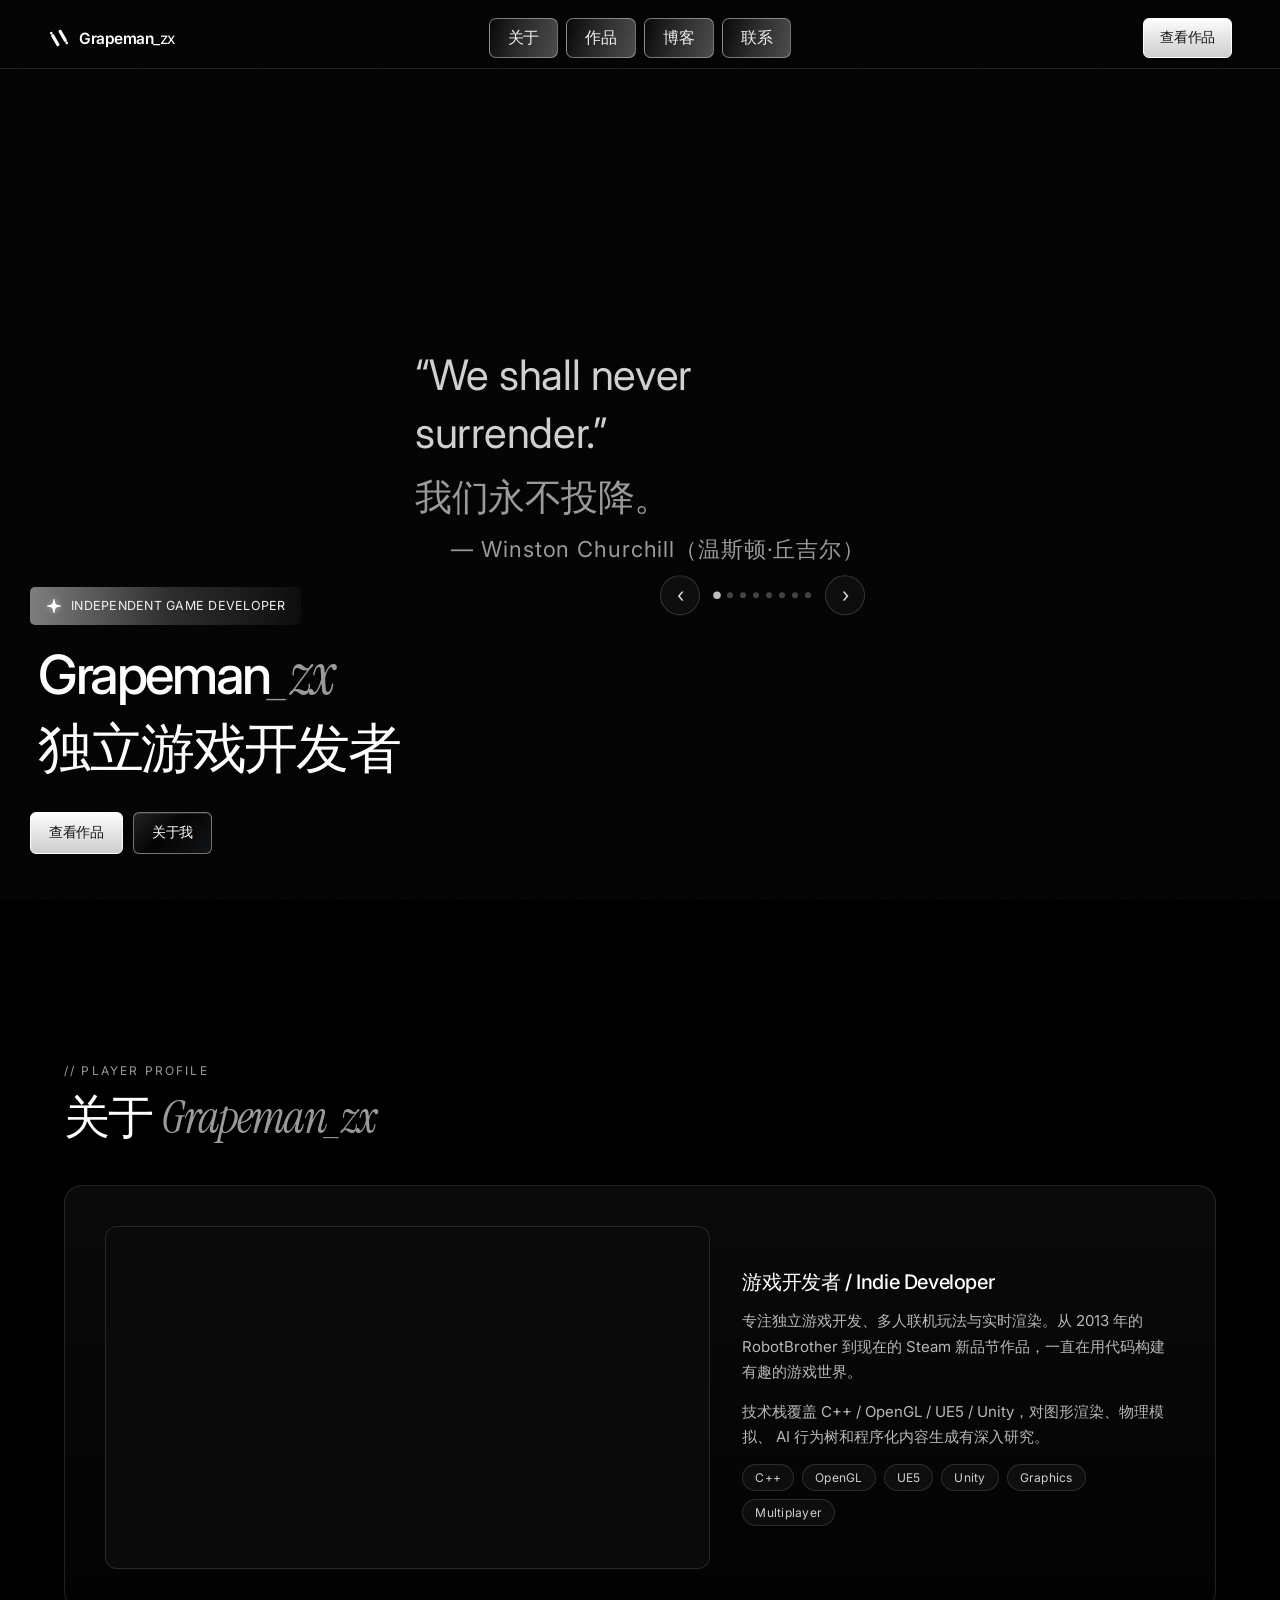
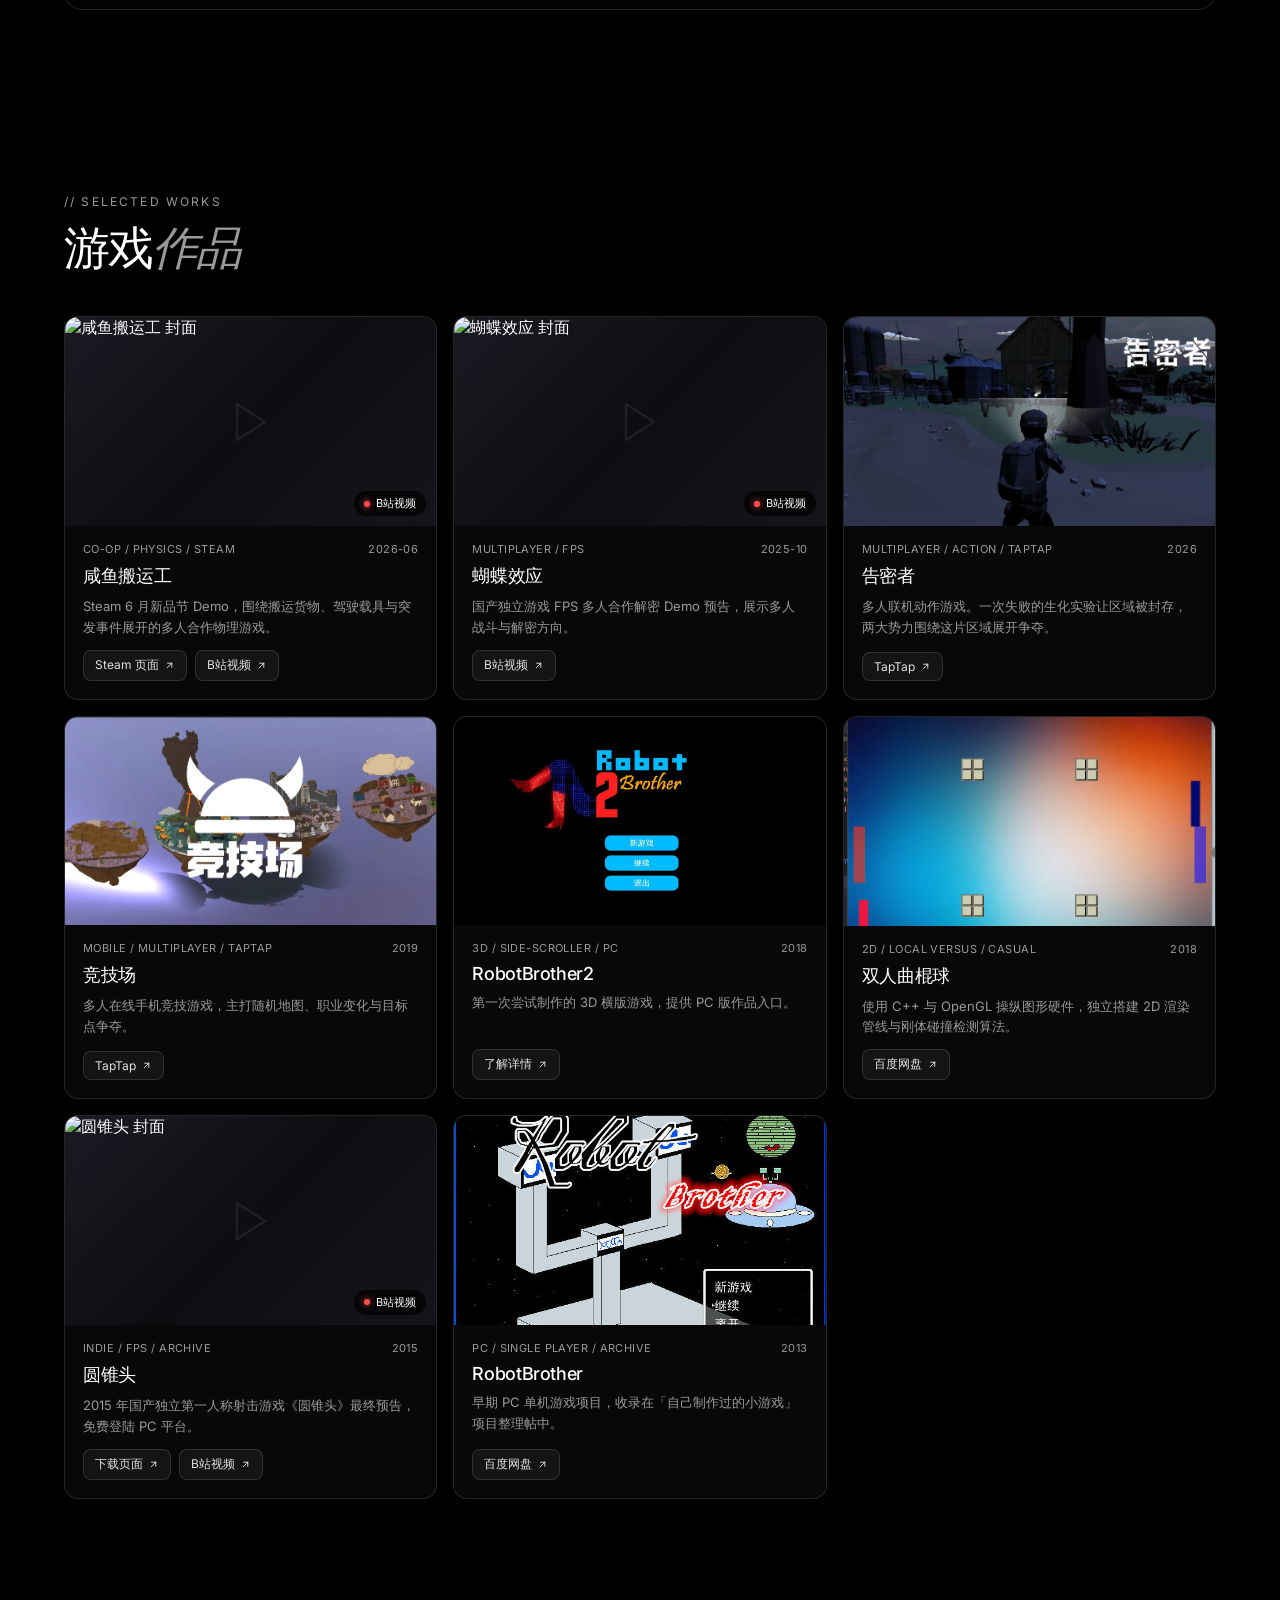
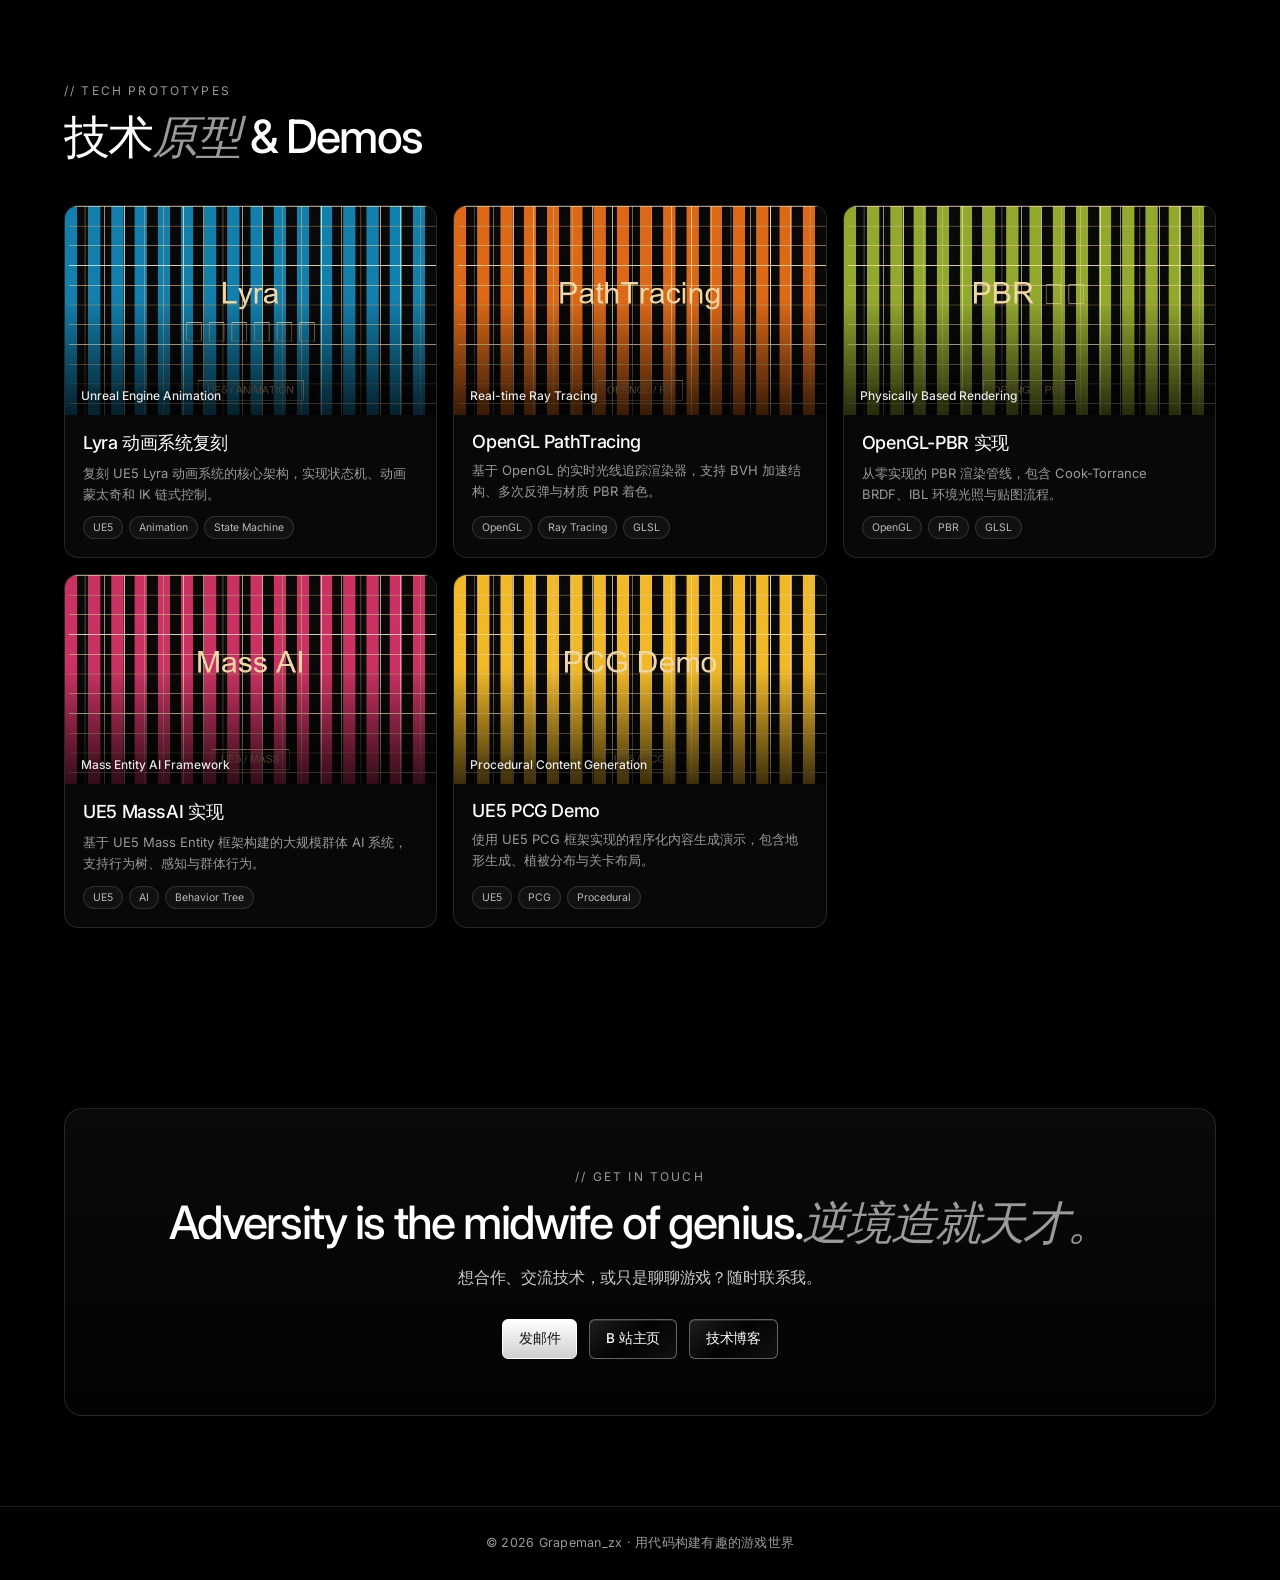
==== index.html @ 52a23908 "refactor blog to card-grid home + reader view; random hero quotes - blog.html: 首页改为笔记卡片网格，点击进入三栏阅读视图" ====
<!DOCTYPE html>
<html lang="zh-CN">
  <head>
    <meta charset="UTF-8" />
    <meta name="viewport" content="width=device-width, initial-scale=1.0, viewport-fit=cover" />
    <title>Grapeman_zx — 独立游戏开发者</title>
    <meta name="description" content="Grapeman_zx 的独立游戏作品、技术原型与个人介绍。专注多人联机玩法与实时渲染。" />
    <link rel="icon" href="data:image/svg+xml,%3Csvg xmlns='http://www.w3.org/2000/svg' viewBox='0 0 24 24' fill='white'%3E%3Cg transform='rotate(-30 12 12)'%3E%3Ccircle cx='7.3' cy='3.2' r='1.45'/%3E%3Crect x='5.5' y='4.7' width='3.6' height='14.6' rx='1.8'/%3E%3Crect x='14.9' y='4.7' width='3.6' height='14.6' rx='1.8'/%3E%3Ccircle cx='16.7' cy='20.8' r='1.45'/%3E%3C/g%3E%3C/svg%3E" />
    <link rel="preconnect" href="https://fonts.googleapis.com" />
    <link rel="preconnect" href="https://fonts.gstatic.com" crossorigin />
    <link
      href="https://fonts.googleapis.com/css2?family=Inter:ital,opsz,wght@0,14..32,100..900&family=Instrument+Serif:ital@1&display=swap"
      rel="stylesheet"
    />
    <style>
      /* Force black immediately so the page can never flash white */
      html, body { background: #000000 !important; color: #ffffff; }

      :root {
        --bg: #000000;
        --text: #ffffff;
        --muted: #9a9a9a;
        --stat: #d8d8d8;
        --border: rgba(255, 255, 255, 0.16);
        --border-soft: rgba(255, 255, 255, 0.12);
        --card: rgba(255, 255, 255, 0.03);
        --card-hover: rgba(255, 255, 255, 0.05);

        --logo: 15.5px;
        --logo-mark: 22px;
        --nav: 14px;
        --nav-h: 40px;
        --btn: 13.5px;
        --btn-h: 40px;
        --hero-btn-h: 42px;
        --h1: 48px;
        --lede: 15.5px;
        --badge: 12.5px;
        --stat-size: 13.5px;
        --header-y: 18px;
        --header-x: 40px;
        --hero-gap: 85px;
        --copy-max: 860px;
        --lede-max: 540px;
        --section-x: 40px;
        --section-y: 90px;

        --ui-font: "Inter", system-ui, -apple-system, BlinkMacSystemFont, "Segoe UI", "PingFang SC", "Microsoft YaHei", sans-serif;
        --serif-font: "Instrument Serif", "Times New Roman", Times, serif;
      }

      * { box-sizing: border-box; margin: 0; padding: 0; }
      html { scroll-behavior: smooth; background: #000000; background: var(--bg, #000000); }
      html, body { background: #000000; background: var(--bg, #000000); color: #ffffff; color: var(--text, #ffffff); }
      body {
        background: #000;
        color: #fff;
        font-family: var(--ui-font);
        -webkit-font-smoothing: antialiased;
        -moz-osx-font-smoothing: grayscale;
        text-rendering: optimizeLegibility;
        overflow-x: hidden;
        position: relative;
      }
      a { color: inherit; text-decoration: none; }
      button { font-family: inherit; }

      /* ---------- Grain ---------- */
      .grain {
        position: fixed;
        inset: 0;
        z-index: 100;
        pointer-events: none;
        opacity: 0.05;
        background-image: url("data:image/svg+xml,%3Csvg xmlns='http://www.w3.org/2000/svg' width='120' height='120'%3E%3Cfilter id='n'%3E%3CfeTurbulence type='fractalNoise' baseFrequency='0.9' numOctaves='3' stitchTiles='stitch'/%3E%3C/filter%3E%3Crect width='100%25' height='100%25' filter='url(%23n)'/%3E%3C/svg%3E");
      }

      /* ---------- Header (sticky) ---------- */
      .header {
        position: sticky;
        top: 0;
        z-index: 50;
        display: grid;
        grid-template-columns: 1fr auto 1fr;
        align-items: center;
        gap: 8px;
        padding: var(--header-y) var(--header-x) 10px;
        background: rgba(0, 0, 0, 0.35);
        backdrop-filter: blur(14px);
        -webkit-backdrop-filter: blur(14px);
        border-bottom: 1px solid var(--border-soft);
      }
      .logo {
        display: inline-flex;
        align-items: center;
        gap: 9px;
        justify-self: start;
        font-size: var(--logo);
        font-weight: 600;
        letter-spacing: -0.03em;
        color: #fff;
      }
      .logo svg { width: var(--logo-mark); height: var(--logo-mark); display: block; }
      .logo-suffix { font-weight: 400; }

      #site-nav {
        display: flex;
        align-items: center;
        gap: 8px;
        justify-self: center;
      }
      .nav-link {
        height: var(--nav-h);
        padding: 0 18px;
        border-radius: 7px;
        overflow: hidden;
        position: relative;
        display: inline-flex;
        align-items: center;
        border: 1px solid rgba(198, 198, 198, 0.55);
        background: linear-gradient(105deg, #050505 0%, #2a2a2a 48%, #4a4a4a 100%);
        color: #f3f3f3;
        font-weight: 400;
        letter-spacing: -0.01em;
        white-space: nowrap;
        transition: background 0.35s ease, border-color 0.35s ease, box-shadow 0.35s ease;
      }
      .nav-link::before {
        content: "";
        position: absolute;
        inset: 0;
        background: linear-gradient(115deg, transparent 30%, rgba(255, 255, 255, 0.16) 50%, transparent 70%);
        transform: translateX(-120%);
        transition: transform 0.6s ease;
      }
      .nav-link:hover {
        border-color: rgba(235, 235, 235, 0.9);
        background: linear-gradient(105deg, #111 0%, #3a3a3a 45%, #6a6a6a 100%);
        box-shadow: 0 0 18px rgba(200, 210, 230, 0.18);
      }
      .nav-link:hover::before { transform: translateX(120%); }

      /* ---------- Buttons ---------- */
      .btn {
        position: relative;
        isolation: isolate;
        overflow: hidden;
        display: inline-flex;
        align-items: center;
        justify-content: center;
        gap: 8px;
        height: var(--btn-h);
        padding: 0 16px;
        border-radius: 6px;
        font-size: var(--btn);
        font-weight: 500;
        letter-spacing: -0.02em;
        line-height: 1;
        white-space: nowrap;
        cursor: pointer;
        transition: background 0.35s ease, border-color 0.35s ease, box-shadow 0.35s ease, color 0.35s ease, filter 0.35s ease;
      }
      .btn::after {
        content: "";
        position: absolute;
        inset: 0;
        z-index: -1;
        background: linear-gradient(115deg, transparent 20%, rgba(255, 255, 255, 0.45) 48%, transparent 76%);
        transform: translateX(-130%);
        transition: transform 0.65s ease;
      }
      .btn:hover::after { transform: translateX(130%); }

      .btn-solid {
        background: linear-gradient(180deg, #ffffff 0%, #e7e7e7 48%, #cfcfcf 100%);
        color: #111;
        border: 1px solid #fff;
        box-shadow: inset 0 1px 0 rgba(255, 255, 255, 0.95);
      }
      .btn-solid:hover {
        background: linear-gradient(180deg, #fff 0%, #f3f6ff 42%, #d5def2 100%);
        border-color: #f2f6ff;
        box-shadow: inset 0 1px 0 #fff, 0 0 22px rgba(186, 208, 255, 0.35), 0 8px 18px rgba(255, 255, 255, 0.12);
      }
      .header-cta.btn-solid:hover,
      .hero .btn-solid:hover {
        box-shadow: inset 0 1px 0 #fff, 0 0 26px rgba(186, 208, 255, 0.4), 0 8px 18px rgba(255, 255, 255, 0.14);
      }

      .btn-ghost {
        background: linear-gradient(135deg, rgba(255, 255, 255, 0.1), rgba(0, 0, 0, 0.45) 50%, rgba(160, 175, 200, 0.08));
        color: #fff;
        border: 1px solid rgba(198, 198, 198, 0.45);
        box-shadow: inset 0 1px 0 rgba(255, 255, 255, 0.12);
      }
      .btn-ghost:hover {
        background: linear-gradient(135deg, rgba(210, 225, 255, 0.18), rgba(0, 0, 0, 0.35) 48%, rgba(180, 195, 220, 0.16));
        border-color: rgba(220, 230, 255, 0.75);
        box-shadow: inset 0 1px 0 rgba(255, 255, 255, 0.22), 0 0 20px rgba(170, 200, 255, 0.22);
      }
      .hero .btn-ghost {
        background: linear-gradient(135deg, rgba(255, 255, 255, 0.12), rgba(0, 0, 0, 0.5) 46%, rgba(150, 170, 200, 0.1));
        border: 1px solid rgba(198, 198, 198, 0.55);
        backdrop-filter: blur(16px);
        -webkit-backdrop-filter: blur(16px);
      }
      .hero .btn-ghost:hover {
        box-shadow: 0 0 24px rgba(170, 200, 255, 0.28);
        border-color: rgba(220, 230, 255, 0.8);
      }
      .header-cta { justify-self: end; }

      /* ---------- Burger ---------- */
      .burger {
        display: none;
        width: 42px;
        height: 42px;
        border-radius: 6px;
        border: 1px solid var(--border);
        background: rgba(8, 8, 8, 0.55);
        z-index: 60;
        justify-items: center;
        align-content: center;
        gap: 5px;
        cursor: pointer;
        padding: 0;
      }
      .burger .bar {
        width: 16px;
        height: 1.5px;
        border-radius: 1px;
        background: #fff;
        transition: transform 0.25s ease, opacity 0.2s ease;
      }
      .burger:hover { border-color: rgba(255, 255, 255, 0.32); background: rgba(255, 255, 255, 0.05); }
      body.menu-open .burger .bar:nth-child(1) { transform: translateY(6.5px) rotate(45deg); }
      body.menu-open .burger .bar:nth-child(2) { opacity: 0; }
      body.menu-open .burger .bar:nth-child(3) { transform: translateY(-6.5px) rotate(-45deg); }

      /* ---------- Hero ---------- */
      .hero {
        position: relative;
        display: flex;
        align-items: stretch;
        justify-content: stretch;
        min-height: 100vh;
        min-height: 100dvh;
        padding: 8px 0 var(--hero-gap);
        overflow: hidden;
      }
      .hero-photo {
        position: absolute;
        inset: 0;
        z-index: 0;
        background: #000;
      }
      .hero-photo video {
        position: absolute;
        inset: 0;
        width: 100%;
        height: 100%;
        object-fit: cover;
        opacity: 1;
      }
      .hero-photo::after {
        content: "";
        position: absolute;
        inset: 0;
        pointer-events: none;
        background: linear-gradient(
          to bottom,
          rgba(0, 0, 0, 0.35) 0%,
          rgba(0, 0, 0, 0.1) 45%,
          rgba(0, 0, 0, 0.75) 100%
        );
      }
      .hero-copy {
        position: relative;
        z-index: 1;
        width: 100%;
        max-width: var(--copy-max);
        margin: 0 auto;
      }

      /* ---------- Quote rotator (centered) ---------- */
      .hero-quote {
        position: absolute;
        top: 50%;
        left: 50%;
        transform: translate(-50%, -50%);
        max-width: 860px;
        text-align: left;
        z-index: 2;
      }
      .hero-quote .quote-text {
        font-size: clamp(27px, 3.9vw, 42px);
        line-height: 1.4;
        color: rgba(255, 255, 255, 0.82);
        letter-spacing: -0.01em;
        transition: opacity 0.8s ease, transform 0.8s ease;
      }
      .hero-quote .quote-text.fade-out { opacity: 0; transform: translateY(-12px); }
      .hero-quote .quote-author {
        display: block;
        margin-top: 12px;
        text-align: right;
        font-size: clamp(18px, 1.8vw, 22px);
        color: var(--muted);
        letter-spacing: 0.04em;
        transition: opacity 0.8s ease;
      }
      .hero-quote .quote-author.fade-out { opacity: 0; }
      /* dots indicator */
      .quote-dots {
        display: flex;
        gap: 7px;
        justify-content: flex-end;
        margin-top: 10px;
      }
      .quote-dots span {
        width: 6px; height: 6px; border-radius: 50%;
        background: rgba(255, 255, 255, 0.25);
        transition: background 0.3s ease, transform 0.3s ease;
      }
      .quote-dots span.active {
        background: rgba(255, 255, 255, 0.75);
        transform: scale(1.25);
      }
      /* prev / next quote nav */
      .quote-controls {
        display: flex;
        align-items: center;
        justify-content: flex-end;
        gap: 14px;
        margin-top: 10px;
      }
      .quote-controls .quote-dots { margin-top: 0; }
      .quote-nav {
        width: 40px; height: 40px;
        border-radius: 50%;
        border: 1px solid var(--border);
        background: rgba(255, 255, 255, 0.04);
        color: rgba(255, 255, 255, 0.85);
        font-size: 20px;
        line-height: 1;
        display: flex; align-items: center; justify-content: center;
        padding: 0; cursor: pointer;
        user-select: none;
        transition: border-color 0.3s ease, background 0.3s ease, box-shadow 0.3s ease, color 0.3s ease, transform 0.3s ease;
      }
      .quote-nav:hover {
        border-color: rgba(255, 255, 255, 0.7);
        background: rgba(255, 255, 255, 0.1);
        color: #fff;
        box-shadow: 0 0 16px rgba(255, 255, 255, 0.12);
      }
      .quote-nav:active { transform: scale(0.92); }

      /* ---------- Brand info (bottom-left) ---------- */
      .hero-brand {
        position: absolute;
        bottom: calc(var(--hero-gap) + 30px);
        left: 30px;
        z-index: 2;
        display: flex;
        flex-direction: column;
        align-items: flex-start;
        text-align: left;
      }
      .hero-brand .headline { text-align: left; }
      .hero-brand .badge { margin-bottom: 14px; }
      .badge {
        display: inline-flex;
        align-items: center;
        gap: 8px;
        margin-bottom: 22px;
        padding: 9px 15px;
        border: 0;
        border-radius: 5px;
        background: linear-gradient(90deg, #7d7d7d 0%, #2a2a2a 52%, #0a0a0a 100%);
        color: #f2f2f2;
        font-size: var(--badge);
        font-weight: 400;
        letter-spacing: 0.02em;
      }
      .badge-star { width: 18px; height: 20px; display: block; filter: drop-shadow(0 0 3px rgba(255, 255, 255, 0.45)); }

      .headline {
        font-family: var(--ui-font);
        font-weight: 500;
        letter-spacing: -0.045em;
        line-height: 1.12;
        color: #fff;
        font-size: var(--h1);
        max-width: 100%;
      }
      .headline-line {
        display: block;
        overflow: hidden;
        padding: 0.06em 0.15em 0.14em;
      }
      .headline-line > .appear { display: inline-block; }
      .headline em {
        font-family: var(--serif-font);
        font-style: italic;
        font-weight: 400;
        font-size: 1.08em;
        letter-spacing: -0.03em;
        color: #9a9a9a;
      }

      .lede {
        max-width: var(--lede-max);
        margin-top: 18px;
        color: #c9c9c9;
        font-size: var(--lede);
        font-weight: 400;
        line-height: 1.6;
        letter-spacing: -0.01em;
      }
      .hero-actions {
        display: flex;
        flex-wrap: wrap;
        justify-content: center;
        gap: 10px;
        margin-top: 26px;
      }
      .hero .btn { height: var(--hero-btn-h); padding: 0 18px; }

      /* ---------- Sections ---------- */
      .section {
        position: relative;
        background: #000;
        padding: var(--section-y) var(--section-x);
      }
      .section-inner { max-width: 1180px; margin: 0 auto; }
      .section-head { margin-bottom: 44px; }
      .section-kicker {
        display: inline-block;
        font-size: 12px;
        letter-spacing: 0.18em;
        color: var(--muted);
        margin-bottom: 14px;
      }
      .section-title {
        font-size: clamp(28px, 5vw, 46px);
        font-weight: 500;
        letter-spacing: -0.04em;
        line-height: 1.05;
        color: #fff;
      }
      .section-title em {
        font-family: var(--serif-font);
        font-style: italic;
        font-weight: 400;
        color: #9a9a9a;
      }

      /* ---------- Profile ---------- */
      .profile-card {
        border: 1px solid var(--border-soft);
        border-radius: 18px;
        background: linear-gradient(180deg, rgba(255, 255, 255, 0.04), rgba(255, 255, 255, 0.01));
        padding: clamp(20px, 4vw, 40px);
      }
      .profile-grid {
        display: grid;
        gap: 32px;
        grid-template-columns: 1fr;
        align-items: center;
      }
      @media (min-width: 900px) {
        .profile-grid { grid-template-columns: 1.4fr 1fr; }
      }
      .video-frame {
        position: relative;
        width: 100%;
        padding-top: 56.25%;
        border-radius: 12px;
        overflow: hidden;
        background: #0a0a0a;
        border: 1px solid var(--border-soft);
      }
      .video-frame iframe {
        position: absolute;
        inset: 0;
        width: 100%;
        height: 100%;
        border: 0;
      }
      .profile-bio p {
        color: #b8b8b8;
        font-size: 15px;
        line-height: 1.7;
        margin-bottom: 14px;
      }
      .profile-bio h3 {
        font-size: 20px;
        font-weight: 500;
        color: #fff;
        margin-bottom: 12px;
        letter-spacing: -0.02em;
      }
      .quote {
        border-left: 2px solid rgba(255, 255, 255, 0.25);
        padding-left: 16px;
        margin: 18px 0;
        color: #d8d8d8;
        font-style: italic;
        font-size: 15px;
        line-height: 1.6;
      }
      .quote .zh { display: block; margin-top: 6px; font-style: normal; color: var(--muted); font-size: 13px; }
      .tags { display: flex; flex-wrap: wrap; gap: 8px; margin-top: 10px; }
      .tag {
        font-size: 12px;
        padding: 5px 12px;
        border-radius: 999px;
        border: 1px solid var(--border-soft);
        background: rgba(255, 255, 255, 0.04);
        color: #cfcfcf;
        letter-spacing: 0.02em;
      }

      /* ---------- Card grids ---------- */
      .works-grid, .tech-grid {
        display: grid;
        grid-template-columns: 1fr;
        gap: 16px;
      }
      @media (min-width: 640px) {
        .works-grid, .tech-grid { grid-template-columns: 1fr 1fr; }
      }
      @media (min-width: 1024px) {
        .works-grid, .tech-grid { grid-template-columns: 1fr 1fr 1fr; }
      }

      .card {
        position: relative;
        display: flex;
        flex-direction: column;
        border: 1px solid var(--border-soft);
        border-radius: 14px;
        overflow: hidden;
        background: var(--card);
        transition: border-color 0.35s ease, background 0.35s ease, transform 0.35s ease, box-shadow 0.35s ease;
      }
      .card:hover {
        border-color: rgba(255, 255, 255, 0.28);
        background: var(--card-hover);
        transform: translateY(-4px);
        box-shadow: 0 0 28px rgba(170, 200, 255, 0.12);
      }
      .card-media {
        position: relative;
        aspect-ratio: 16 / 9;
        width: 100%;
        overflow: hidden;
        background: linear-gradient(135deg, #1c1c1e, #0e0e10);
      }
      .card-media.img-failed {
        background: linear-gradient(135deg, #1a1a22 0%, #0d0d12 50%, #14141a 100%);
      }
      .card-media.img-failed::before {
        content: "";
        position: absolute;
        inset: 0;
        display: flex;
        align-items: center;
        justify-content: center;
        background-image: url("data:image/svg+xml,%3Csvg xmlns='http://www.w3.org/2000/svg' width='48' height='48' viewBox='0 0 24 24' fill='none' stroke='%23444' stroke-width='1.2' stroke-linecap='round' stroke-linejoin='round'%3E%3Cpolygon points='5 3 19 12 5 21 5 3'/%3E%3C/svg%3E");
        background-repeat: no-repeat;
        background-position: center;
        opacity: 0.35;
      }
      .card-media img {
        position: absolute;
        inset: 0;
        width: 100%;
        height: 100%;
        object-fit: cover;
        transition: opacity 0.35s ease, transform 0.6s ease;
      }
      .card:hover .card-media img { transform: scale(1.05); }
      .card-media iframe {
        position: absolute;
        inset: 0;
        width: 100%;
        height: 100%;
        border: 0;
        opacity: 0;
        pointer-events: none;
        transition: opacity 0.35s ease;
      }
      .card.has-video:hover .card-media iframe { opacity: 1; pointer-events: auto; }
      .card.has-video:hover .card-media img { opacity: 0.35; }
      .card-badge {
        position: absolute;
        bottom: 10px;
        right: 10px;
        display: inline-flex;
        align-items: center;
        gap: 6px;
        font-size: 11px;
        color: #fff;
        background: rgba(0, 0, 0, 0.7);
        padding: 5px 10px;
        border-radius: 999px;
        backdrop-filter: blur(4px);
        z-index: 2;
      }
      .card-badge .dot {
        width: 6px; height: 6px; border-radius: 50%;
        background: #ff4d4d; box-shadow: 0 0 6px #ff4d4d;
      }
      .card-body {
        display: flex;
        flex-direction: column;
        gap: 8px;
        padding: 16px 18px 18px;
        flex: 1;
      }
      .card-meta {
        display: flex;
        align-items: center;
        justify-content: space-between;
        gap: 8px;
        font-size: 11px;
        letter-spacing: 0.04em;
        color: var(--muted);
      }
      .card-title {
        font-size: 18px;
        font-weight: 500;
        color: #fff;
        letter-spacing: -0.02em;
      }
      .card-desc {
        font-size: 13px;
        line-height: 1.6;
        color: #9a9a9a;
        flex: 1;
      }
      .card-links { display: flex; flex-wrap: wrap; gap: 8px; margin-top: 4px; }
      .card-link {
        display: inline-flex;
        align-items: center;
        gap: 5px;
        font-size: 12px;
        padding: 6px 11px;
        border-radius: 8px;
        background: rgba(255, 255, 255, 0.05);
        border: 1px solid var(--border-soft);
        color: #e2e2e2;
        transition: background 0.25s ease;
      }
      .card-link:hover { background: rgba(255, 255, 255, 0.12); }
      .card-link svg { width: 11px; height: 11px; }

      .tech-card .card-media .subtitle {
        position: absolute;
        left: 16px;
        bottom: 12px;
        font-size: 12px;
        font-weight: 500;
        color: rgba(255, 255, 255, 0.9);
        z-index: 2;
        text-shadow: 0 1px 6px rgba(0, 0, 0, 0.8);
      }
      .tech-card .card-media::after {
        content: "";
        position: absolute;
        inset: 0;
        background: linear-gradient(to top, rgba(0, 0, 0, 0.75), transparent 55%);
        z-index: 1;
      }
      .tech-tags { display: flex; flex-wrap: wrap; gap: 6px; margin-top: 4px; }
      .tech-tag {
        font-size: 10.5px;
        padding: 4px 9px;
        border-radius: 999px;
        border: 1px solid var(--border-soft);
        background: rgba(255, 255, 255, 0.04);
        color: #b9b9b9;
      }

      /* ---------- Contact ---------- */
      .contact-card {
        border: 1px solid var(--border-soft);
        border-radius: 18px;
        background: linear-gradient(180deg, rgba(255, 255, 255, 0.04), rgba(255, 255, 255, 0.01));
        padding: clamp(28px, 5vw, 56px);
        text-align: center;
      }
      .contact-card .section-title { margin-bottom: 18px; }
      .contact-links {
        display: flex;
        flex-wrap: wrap;
        gap: 12px;
        justify-content: center;
        margin-top: 28px;
      }
      .footer {
        border-top: 1px solid var(--border-soft);
        padding: 28px var(--section-x);
        text-align: center;
        color: var(--muted);
        font-size: 12.5px;
        letter-spacing: 0.02em;
      }

      /* ---------- Email modal ---------- */
      .modal {
        position: fixed;
        inset: 0;
        z-index: 200;
        display: none;
        align-items: center;
        justify-content: center;
        padding: 20px;
      }
      .modal.open { display: flex; }
      .modal-backdrop {
        position: absolute;
        inset: 0;
        background: rgba(0, 0, 0, 0.65);
        backdrop-filter: blur(8px);
        -webkit-backdrop-filter: blur(8px);
      }
      .modal-box {
        position: relative;
        z-index: 1;
        width: 100%;
        max-width: 420px;
        border: 1px solid var(--border);
        border-radius: 16px;
        background: linear-gradient(180deg, #161616, #0c0c0c);
        padding: 32px 28px;
        text-align: center;
        box-shadow: 0 24px 60px rgba(0, 0, 0, 0.6);
        animation: modal-in 0.28s cubic-bezier(0.16, 1, 0.3, 1) both;
      }
      @keyframes modal-in { from { opacity: 0; transform: translateY(16px) scale(0.96); } to { opacity: 1; transform: none; } }
      .modal-close {
        position: absolute;
        top: 12px;
        right: 14px;
        width: 30px;
        height: 30px;
        border: none;
        background: transparent;
        color: var(--muted);
        font-size: 22px;
        line-height: 1;
        cursor: pointer;
        border-radius: 6px;
      }
      .modal-close:hover { color: #fff; background: rgba(255, 255, 255, 0.08); }
      .modal-label { font-size: 12px; letter-spacing: 0.16em; color: var(--muted); margin-bottom: 12px; }
      .modal-email {
        font-size: clamp(18px, 4vw, 24px);
        font-weight: 500;
        color: #fff;
        letter-spacing: -0.01em;
        margin-bottom: 22px;
        word-break: break-all;
      }

      /* ---------- Entrance motion ---------- */
      .appear {
        opacity: 1;
        animation-duration: var(--dur, 1.05s);
        animation-fill-mode: both;
        animation-timing-function: cubic-bezier(0.16, 1, 0.3, 1);
        animation-delay: var(--d, 0.08s);
      }
      .appear--scale { animation-name: in-scale; }
      .appear--soft { animation-name: in-soft; }
      .appear--mask { animation-name: in-mask; }
      .appear--pop { animation-name: in-pop; }
      .appear--btn { animation-name: in-btn; }
      .appear--side { animation-name: in-side; }
      .appear--stat { animation-name: in-stat; }
      .is-in {
        animation: none !important;
        opacity: 1 !important;
        transform: none !important;
        clip-path: none !important;
        filter: none !important;
      }

      @keyframes in-scale { from { opacity: 0; transform: scale(0.84); } to { opacity: 1; transform: scale(1); } }
      @keyframes in-soft { from { opacity: 0; transform: translateY(14px); } to { opacity: 1; transform: translateY(0); } }
      @keyframes in-mask { from { opacity: 0; transform: translateY(40%); } to { opacity: 1; transform: translateY(0); } }
      @keyframes in-pop { 0% { opacity: 0; transform: scale(0.9); } 70% { transform: scale(1.03); } 100% { opacity: 1; transform: scale(1); } }
      @keyframes in-btn { from { opacity: 0; transform: translateY(18px) scale(0.94); } to { opacity: 1; transform: none; } }
      @keyframes in-side { from { opacity: 0; transform: translateX(22px); } to { opacity: 1; transform: translateX(0); } }
      @keyframes in-stat { from { opacity: 0; transform: translateY(20px); } to { opacity: 1; transform: translateY(0); } }
      @keyframes in-star { 0% { transform: scale(0.2) rotate(-50deg); opacity: 0; } 65% { transform: scale(1.2) rotate(8deg); opacity: 1; } 100% { transform: scale(1) rotate(0); opacity: 1; } }
      @keyframes in-em { from { opacity: 0.35; filter: blur(4px); } to { opacity: 1; filter: blur(0); } }

      .badge-star { animation: in-star 0.9s cubic-bezier(0.16, 1, 0.3, 1) 0.28s both; }
      .headline em { animation: in-em 1.2s cubic-bezier(0.16, 1, 0.3, 1) 0.72s both; }

      /* Scroll reveal for below-the-fold sections */
      .reveal {
        opacity: 0;
        transform: translateY(26px);
        transition: opacity 0.8s cubic-bezier(0.16, 1, 0.3, 1), transform 0.8s cubic-bezier(0.16, 1, 0.3, 1);
      }
      .reveal.is-visible { opacity: 1; transform: none; }

      /* ---------- Responsive ---------- */
      @media (min-width: 1280px) and (max-width: 1599px) {
        :root { --h1: 54px; --lede: 16px; --header-x: 48px; --section-x: 64px; --copy-max: 900px; }
      }
      @media (min-width: 1600px) {
        :root {
          --logo: 17px; --logo-mark: 24px; --nav: 15px; --nav-h: 44px; --btn: 15px; --btn-h: 44px;
          --hero-btn-h: 48px; --h1: 64px; --lede: 18px; --badge: 13.5px; --stat-size: 15px;
          --header-x: 64px; --section-x: 96px; --copy-max: 980px; --lede-max: 600px;
        }
        .badge { margin-bottom: 26px; padding: 10px 15px; }
        .lede { margin-top: 22px; }
        .hero-actions { margin-top: 30px; gap: 12px; }
      }
      @media (min-width: 1920px) {
        :root {
          --logo: 18px; --logo-mark: 26px; --nav: 16px; --nav-h: 48px; --btn: 16px; --btn-h: 48px;
          --hero-btn-h: 52px; --h1: 76px; --lede: 20px; --badge: 14.5px; --stat-size: 16px;
          --header-x: 80px; --section-x: 120px; --copy-max: 1120px; --lede-max: 680px;
        }
        .btn { padding: 0 22px; }
        .badge { padding: 10px 15px; }
      }
      @media (min-width: 2560px) {
        :root {
          --h1: 88px; --lede: 22px; --header-x: 120px; --section-x: 160px;
          --copy-max: 1280px; --lede-max: 720px;
        }
      }
      @media (min-width: 901px) and (max-width: 1279px) {
        :root {
          --logo: 15px; --nav: 13px; --nav-h: 36px; --btn: 13px; --btn-h: 38px; --hero-btn-h: 40px;
          --h1: 42px; --lede: 15px; --badge: 12px; --stat-size: 12.5px;
          --header-x: 28px; --section-x: 28px; --hero-gap: 64px; --copy-max: 760px; --lede-max: 440px;
        }
        .badge { margin-bottom: 16px; }
        .lede { margin-top: 14px; }
        .hero-actions { margin-top: 20px; }
      }
      @media (min-width: 901px) and (max-height: 850px) {
        :root { --header-y: 12px; --hero-gap: 48px; --h1: 40px; }
        .badge { margin-bottom: 12px; }
        .lede { margin-top: 12px; }
        .hero-actions { margin-top: 16px; }
      }
      @media (min-width: 901px) and (max-height: 720px) {
        :root { --h1: 34px; --lede: 14px; --hero-gap: 32px; --nav-h: 30px; --btn-h: 34px; --hero-btn-h: 36px; }
        .badge { margin-bottom: 8px; }
      }

      /* ---------- Phone: <=900 ---------- */
      @media (max-width: 900px) {
        .header { grid-template-columns: 1fr auto auto; gap: 8px; padding: 14px 18px 10px; padding-left: max(18px, env(safe-area-inset-left)); padding-right: max(18px, env(safe-area-inset-right)); }
        .burger { display: grid; }
        .header-cta, .burger { z-index: 80; }
        #site-nav {
          position: fixed;
          inset: 0;
          z-index: 45;
          flex-direction: column;
          align-items: stretch;
          justify-content: center;
          gap: 12px;
          padding: 96px 22px 32px;
          padding-top: max(96px, calc(env(safe-area-inset-top) + 88px));
          background: rgba(8, 8, 8, 0.6);
          backdrop-filter: blur(24px);
          -webkit-backdrop-filter: blur(24px);
          opacity: 0;
          visibility: hidden;
          transition: opacity 0.28s ease, visibility 0.28s ease;
        }
        body.menu-open #site-nav { opacity: 1; visibility: visible; }
        .nav-link {
          justify-content: center;
          height: 56px;
          font-size: 19px;
          border-radius: 10px;
          width: 100%;
        }
        .hero { padding: 20px 0 64px; }
        :root {
          --logo: 16px; --btn: 15px; --btn-h: 46px; --hero-btn-h: 48px;
          --h1: 36px; --lede: 16.5px; --badge: 13.5px; --stat-size: 15px;
          --hero-gap: 36px; --section-x: 20px; --copy-max: 100%; --lede-max: 100%;
        }
      }
      @media (max-width: 560px) {
        :root { --h1: 34px; --lede: 16px; }
        .hero-actions { flex-direction: column; }
        .hero-actions .btn { width: 100%; }
        .card-links .card-link { flex: 1 1 auto; justify-content: center; }
      }

      @media (prefers-reduced-motion: reduce) {
        *, *::before, *::after { transition: none !important; animation: none !important; }
        .appear, .hero-photo, .headline em, .badge-star, .reveal {
          opacity: 1 !important; transform: none !important; clip-path: none !important; filter: none !important;
        }
      }
    </style>
  </head>
  <body style="background:#000;color:#fff">
    <div class="grain" aria-hidden="true"></div>

    <header class="header">
      <a class="logo appear appear--scale" href="#top" aria-label="Grapeman_zx" style="--d: 0.08s">
        <svg viewBox="0 0 24 24" fill="currentColor" aria-hidden="true">
          <g transform="rotate(-30 12 12)">
            <circle cx="7.3" cy="3.2" r="1.45" />
            <rect x="5.5" y="4.7" width="3.6" height="14.6" rx="1.8" />
            <rect x="14.9" y="4.7" width="3.6" height="14.6" rx="1.8" />
            <circle cx="16.7" cy="20.8" r="1.45" />
          </g>
        </svg>
        <span>Grapeman<span class="logo-suffix">_zx</span></span>
      </a>

      <nav id="site-nav" aria-label="Primary">
        <a class="nav-link appear appear--scale" href="#about" style="--d: 0.16s">关于</a>
        <a class="nav-link appear appear--soft" href="#works" style="--d: 0.28s">作品</a>
        <a class="nav-link appear appear--scale" href="blog.html" style="--d: 0.40s">博客</a>
        <a class="nav-link appear appear--soft" href="#contact" style="--d: 0.52s">联系</a>
      </nav>

      <a class="btn btn-solid header-cta appear appear--scale" href="#works" style="--d: 0.34s">查看作品</a>

      <button class="burger appear appear--scale" type="button" aria-controls="site-nav" aria-expanded="false" aria-label="打开菜单" style="--d: 0.34s">
        <span class="bar"></span>
        <span class="bar"></span>
        <span class="bar"></span>
      </button>
    </header>

    <main id="top">
      <!-- HERO -->
      <section class="hero">
        <div class="hero-photo" aria-hidden="true">
          <video autoplay loop muted playsinline>
            <source src="https://d8j0ntlcm91z4.cloudfront.net/user_38xzZboKViGWJOttwIXH07lWA1P/hf_20260818_072341_50851634-bbc3-4c33-9acc-7647d4db44aa.mp4" type="video/mp4" />
          </video>
        </div>
        <div class="hero-copy">
          <!-- Quote rotator (centered) -->
          <div class="hero-quote" id="heroQuote">
            <div class="quote-text" id="quoteText"></div>
            <span class="quote-author" id="quoteAuthor"></span>
            <div class="quote-controls">
              <button class="quote-nav" id="quotePrev" aria-label="上一条名言">‹</button>
              <div class="quote-dots" id="quoteDots"></div>
              <button class="quote-nav" id="quoteNext" aria-label="下一条名言">›</button>
            </div>
          </div>
        </div>

        <!-- Brand info (bottom-left, outside hero-copy to avoid centering constraint) -->
        <div class="hero-brand">
          <span class="badge appear appear--pop" style="--d: 0.22s">
            <svg class="badge-star" viewBox="0 0 24 24" fill="#fff" aria-hidden="true">
              <path d="M12 2.6C12.55 2.6 12.88 3.15 13.08 4.7c.62 4.7 1.52 5.6 6.22 6.22 1.55.2 2.1.53 2.1 1.08s-.55.88-2.1 1.08c-4.7.62-5.6 1.52-6.22 6.22-.2 1.55-.53 2.1-1.08 2.1s-.88-.55-1.08-2.1c-.62-4.7-1.52-5.6-6.22-6.22C3.15 12.88 2.6 12.55 2.6 12s.55-.88 2.1-1.08c4.7-.62 5.6-1.52 6.22-6.22C11.12 3.15 11.45 2.6 12 2.6Z" />
            </svg>
            INDEPENDENT GAME DEVELOPER
          </span>

          <h1 class="headline">
            <span class="headline-line"><span class="appear appear--mask" style="--d: 0.42s">Grapeman<em>_zx</em></span></span>
            <span class="headline-line"><span class="appear appear--mask" style="--d: 0.62s">独立游戏开发者</span></span>
          </h1>

          <div class="hero-actions">
            <a class="btn btn-solid appear appear--btn" href="#works" style="--d: 0.96s">查看作品</a>
            <a class="btn btn-ghost appear appear--side" href="#about" style="--d: 1.10s">关于我</a>
          </div>
        </div>
      </section>

      <!-- PROFILE / ABOUT -->
      <section class="section" id="about">
        <div class="section-inner reveal">
          <div class="section-head">
            <span class="section-kicker">// PLAYER PROFILE</span>
            <h2 class="section-title">关于 <em>Grapeman_zx</em></h2>
          </div>

          <div class="profile-card">
            <div class="profile-grid">
              <div class="video-frame">
                <iframe
                  src="https://player.bilibili.com/player.html?bvid=BV131upzWEco&page=1&autoplay=0"
                  title="个人视频：十年饮冰"
                  allowfullscreen
                  allow="autoplay; fullscreen"
                ></iframe>
              </div>
              <div class="profile-bio">
                <h3>游戏开发者 / Indie Developer</h3>
                <p>
                  专注独立游戏开发、多人联机玩法与实时渲染。从 2013 年的
                  RobotBrother 到现在的 Steam 新品节作品，一直在用代码构建有趣的游戏世界。
                </p>
                <p>
                  技术栈覆盖 C++ / OpenGL / UE5 / Unity，对图形渲染、物理模拟、
                  AI 行为树和程序化内容生成有深入研究。
                </p>
                <div class="tags">
                  <span class="tag">C++</span>
                  <span class="tag">OpenGL</span>
                  <span class="tag">UE5</span>
                  <span class="tag">Unity</span>
                  <span class="tag">Graphics</span>
                  <span class="tag">Multiplayer</span>
                </div>
              </div>
            </div>
          </div>
        </div>
      </section>

      <!-- WORKS -->
      <section class="section" id="works">
        <div class="section-inner reveal">
          <div class="section-head">
            <span class="section-kicker">// SELECTED WORKS</span>
            <h2 class="section-title">游戏<em>作品</em></h2>
          </div>
          <div class="works-grid" id="works-grid"></div>
        </div>
      </section>

      <!-- TECH -->
      <section class="section" id="tech">
        <div class="section-inner reveal">
          <div class="section-head">
            <span class="section-kicker">// TECH PROTOTYPES</span>
            <h2 class="section-title">技术<em>原型</em> &amp; Demos</h2>
          </div>
          <div class="tech-grid" id="tech-grid"></div>
        </div>
      </section>

      <!-- CONTACT -->
      <section class="section" id="contact">
        <div class="section-inner reveal">
          <div class="contact-card">
            <span class="section-kicker">// GET IN TOUCH</span>
            <h2 class="section-title">Adversity is the midwife of genius.<em>逆境造就天才。</em></h2>
            <p class="lede" style="margin: 14px auto 0;">
              想合作、交流技术，或只是聊聊游戏？随时联系我。
            </p>
            <div class="contact-links">
              <button class="btn btn-solid" id="emailBtn" type="button" data-email="zhouwatcher#gmail.com">发邮件</button>
              <a class="btn btn-ghost" href="https://space.bilibili.com/" target="_blank" rel="noreferrer">B 站主页</a>
              <a class="btn btn-ghost" href="blog.html" target="_blank" rel="noreferrer">技术博客</a>
            </div>
          </div>
        </div>
      </section>
    </main>

    <footer class="footer">
      © 2026 Grapeman_zx · 用代码构建有趣的游戏世界
    </footer>

    <!-- Email modal -->
    <div class="modal" id="emailModal" aria-hidden="true">
      <div class="modal-backdrop" data-close></div>
      <div class="modal-box" role="dialog" aria-modal="true" aria-label="邮箱地址">
        <button class="modal-close" type="button" data-close aria-label="关闭">&times;</button>
        <p class="modal-label">我的邮箱</p>
        <p class="modal-email" id="modalEmail"></p>
        <button class="btn btn-solid" id="copyEmail" type="button">复制邮箱</button>
      </div>
    </div>

    <script>
      (function () {
        // ---------- Card data ----------
        var GAMES = [
          {
            title: "咸鱼搬运工",
            tags: "CO-OP / PHYSICS / STEAM",
            date: "2026-06",
            desc: "Steam 6 月新品节 Demo，围绕搬运货物、驾驶载具与突发事件展开的多人合作物理游戏。",
            type: "video",
            cover: "https://i1.hdslb.com/bfs/archive/bdb7eb2bb8e96e0c05b368c1608df0442bee3d4a.jpg",
            bvid: "BV1J2E165EUM",
            links: [
              { label: "Steam 页面", href: "https://store.steampowered.com/app/4740600/_/" },
              { label: "B站视频", href: "https://www.bilibili.com/video/BV1J2E165EUM" }
            ]
          },
          {
            title: "蝴蝶效应",
            tags: "MULTIPLAYER / FPS",
            date: "2025-10",
            desc: "国产独立游戏 FPS 多人合作解密 Demo 预告，展示多人战斗与解密方向。",
            type: "video",
            cover: "https://i1.hdslb.com/bfs/archive/4de7463ce037f61ed85bf5aa568c965316662ba0.jpg",
            bvid: "BV1CR48z3Ett",
            links: [
              { label: "B站视频", href: "https://www.bilibili.com/video/BV1CR48z3Ett" }
            ]
          },
          {
            title: "告密者",
            tags: "MULTIPLAYER / ACTION / TAPTAP",
            date: "2026",
            desc: "多人联机动作游戏。一次失败的生化实验让区域被封存，两大势力围绕这片区域展开争夺。",
            type: "image",
            cover: "./assets/informant-cover.png",
            links: [
              { label: "TapTap", href: "https://www.taptap.cn/app/186939?os=android" }
            ]
          },
          {
            title: "竞技场",
            tags: "MOBILE / MULTIPLAYER / TAPTAP",
            date: "2019",
            desc: "多人在线手机竞技游戏，主打随机地图、职业变化与目标点争夺。",
            type: "image",
            cover: "./assets/arena-cover.png",
            links: [
              { label: "TapTap", href: "https://www.taptap.com/app/162328" }
            ]
          },
          {
            title: "RobotBrother2",
            tags: "3D / SIDE-SCROLLER / PC",
            date: "2018",
            desc: "第一次尝试制作的 3D 横版游戏，提供 PC 版作品入口。",
            type: "image",
            cover: "./assets/robotbrother2-menu.png",
            links: [
              { label: "了解详情", href: "https://cowlevel.net/article/1948371" }
            ]
          },
          {
            title: "双人曲棍球",
            tags: "2D / LOCAL VERSUS / CASUAL",
            date: "2018",
            desc: "使用 C++ 与 OpenGL 操纵图形硬件，独立搭建 2D 渲染管线与刚体碰撞检测算法。",
            type: "image",
            cover: "./assets/hockey-cover.png",
            links: [
              { label: "百度网盘", href: "https://pan.baidu.com/s/1JHYpHypidJEuLJ5bmhA_cQ?pwd=c9bd" }
            ]
          },
          {
            title: "圆锥头",
            tags: "INDIE / FPS / ARCHIVE",
            date: "2015",
            desc: "2015 年国产独立第一人称射击游戏《圆锥头》最终预告，免费登陆 PC 平台。",
            type: "video",
            cover: "https://i0.hdslb.com/bfs/archive/c4d2d60db642b2699db059a1247bfe9d20d60749.jpg",
            bvid: "BV1houQzBECp",
            links: [
              { label: "下载页面", href: "https://down.gamersky.com/pc/201507/624263.shtml" },
              { label: "B站视频", href: "https://www.bilibili.com/video/BV1houQzBECp" }
            ]
          },
          {
            title: "RobotBrother",
            tags: "PC / SINGLE PLAYER / ARCHIVE",
            date: "2013",
            desc: "早期 PC 单机游戏项目，收录在「自己制作过的小游戏」项目整理帖中。",
            type: "image",
            cover: "./assets/robotbrother-cover.png",
            links: [
              { label: "百度网盘", href: "http://pan.baidu.com/s/1hqpBQTI" }
            ]
          }
        ];

        var TECH = [
          {
            title: "Lyra 动画系统复刻",
            subtitle: "Unreal Engine Animation",
            desc: "复刻 UE5 Lyra 动画系统的核心架构，实现状态机、动画蒙太奇和 IK 链式控制。",
            image: "./assets/tech-lyra-anim.jpg",
            tags: ["UE5", "Animation", "State Machine"]
          },
          {
            title: "OpenGL PathTracing",
            subtitle: "Real-time Ray Tracing",
            desc: "基于 OpenGL 的实时光线追踪渲染器，支持 BVH 加速结构、多次反弹与材质 PBR 着色。",
            image: "./assets/tech-pathtracing.jpg",
            tags: ["OpenGL", "Ray Tracing", "GLSL"]
          },
          {
            title: "OpenGL-PBR 实现",
            subtitle: "Physically Based Rendering",
            desc: "从零实现的 PBR 渲染管线，包含 Cook-Torrance BRDF、IBL 环境光照与贴图流程。",
            image: "./assets/tech-pbr.jpg",
            tags: ["OpenGL", "PBR", "GLSL"]
          },
          {
            title: "UE5 MassAI 实现",
            subtitle: "Mass Entity AI Framework",
            desc: "基于 UE5 Mass Entity 框架构建的大规模群体 AI 系统，支持行为树、感知与群体行为。",
            image: "./assets/tech-massai.jpg",
            tags: ["UE5", "AI", "Behavior Tree"]
          },
          {
            title: "UE5 PCG Demo",
            subtitle: "Procedural Content Generation",
            desc: "使用 UE5 PCG 框架实现的程序化内容生成演示，包含地形生成、植被分布与关卡布局。",
            image: "./assets/tech-pcg.jpg",
            tags: ["UE5", "PCG", "Procedural"]
          }
        ];

        var ARROW = '<svg viewBox="0 0 24 24" fill="none" stroke="currentColor" stroke-width="2" stroke-linecap="round" stroke-linejoin="round"><path d="M7 17L17 7M17 7H8M17 7v9"/></svg>';

        function el(tag, cls, html) {
          var n = document.createElement(tag);
          if (cls) n.className = cls;
          if (html != null) n.innerHTML = html;
          return n;
        }

        function buildGameCard(g) {
          var card = el("article", "card" + (g.type === "video" ? " has-video" : ""));
          var media = el("div", "card-media");
          var img = el("img");
          img.src = g.cover;
          img.alt = g.title + " 封面";
          img.loading = "lazy";
          if (g.cover.indexOf("http") === 0) img.referrerPolicy = "no-referrer";
          img.onerror = function () { this.closest(".card-media").classList.add("img-failed"); };
          media.appendChild(img);

          if (g.type === "video") {
            var iframe = el("iframe");
            iframe.src = "https://player.bilibili.com/player.html?bvid=" + g.bvid + "&page=1&autoplay=0";
            iframe.title = g.title + " 视频";
            iframe.setAttribute("allowfullscreen", "");
            iframe.setAttribute("allow", "autoplay; fullscreen");
            media.appendChild(iframe);
            media.appendChild(el("span", "card-badge", '<span class="dot"></span>B站视频'));
          }
          card.appendChild(media);

          var body = el("div", "card-body");
          body.appendChild(el("div", "card-meta", "<span>" + g.tags + "</span><span>" + g.date + "</span>"));
          body.appendChild(el("h3", "card-title", g.title));
          body.appendChild(el("p", "card-desc", g.desc));

          var links = el("div", "card-links");
          g.links.forEach(function (l) {
            var a = el("a", "card-link", l.label + " " + ARROW);
            a.href = l.href;
            a.target = "_blank";
            a.rel = "noreferrer";
            links.appendChild(a);
          });
          body.appendChild(links);
          card.appendChild(body);
          return card;
        }

        function buildTechCard(t) {
          var card = el("article", "card tech-card");
          var media = el("div", "card-media");
          var img = el("img");
          img.src = t.image;
          img.alt = t.title;
          img.loading = "lazy";
          img.onerror = function () { this.closest(".card-media").classList.add("img-failed"); };
          media.appendChild(img);
          media.appendChild(el("span", "subtitle", t.subtitle));
          card.appendChild(media);

          var body = el("div", "card-body");
          body.appendChild(el("h3", "card-title", t.title));
          body.appendChild(el("p", "card-desc", t.desc));
          var tags = el("div", "tech-tags");
          t.tags.forEach(function (tag) { tags.appendChild(el("span", "tech-tag", tag)); });
          body.appendChild(tags);
          card.appendChild(body);
          return card;
        }

        var wg = document.getElementById("works-grid");
        GAMES.forEach(function (g) { wg.appendChild(buildGameCard(g)); });
        var tg = document.getElementById("tech-grid");
        TECH.forEach(function (t) { tg.appendChild(buildTechCard(t)); });

        // ---------- Entrance animation (hero) ----------
        var appears = document.querySelectorAll(".appear, .hero-photo");
        appears.forEach(function (node) {
          node.addEventListener("animationend", function () {
            node.classList.add("is-in");
          }, { once: true });
        });
        requestAnimationFrame(function () {
          requestAnimationFrame(function () {
            appears.forEach(function (node) {
              var anims = node.getAnimations ? node.getAnimations() : [];
              var running = anims.some(function (a) { return a.playState === "running"; });
              var finished = anims.some(function (a) { return a.playState === "finished"; });
              if (!running && !finished) node.classList.add("is-in");
            });
          });
        });

        // ---------- Scroll reveal (sections) ----------
        var reveals = document.querySelectorAll(".reveal");
        if ("IntersectionObserver" in window) {
          var io = new IntersectionObserver(function (entries) {
            entries.forEach(function (e) {
              if (e.isIntersecting) {
                e.target.classList.add("is-visible");
                io.unobserve(e.target);
              }
            });
          }, { threshold: 0.12, rootMargin: "0px 0px -8% 0px" });
          reveals.forEach(function (r) { io.observe(r); });
        } else {
          reveals.forEach(function (r) { r.classList.add("is-visible"); });
        }

        // ---------- Mobile menu ----------
        var burger = document.querySelector(".burger");
        var body = document.body;
        var nav = document.getElementById("site-nav");

        function closeMenu() {
          body.classList.remove("menu-open");
          if (burger) {
            burger.setAttribute("aria-expanded", "false");
            burger.setAttribute("aria-label", "打开菜单");
          }
        }
        function openMenu() {
          body.classList.add("menu-open");
          if (burger) {
            burger.setAttribute("aria-expanded", "true");
            burger.setAttribute("aria-label", "关闭菜单");
          }
        }
        if (burger) {
          burger.addEventListener("click", function () {
            if (body.classList.contains("menu-open")) closeMenu();
            else openMenu();
          });
        }
        if (nav) {
          nav.querySelectorAll("a").forEach(function (a) {
            a.addEventListener("click", closeMenu);
          });
        }
        document.addEventListener("keydown", function (e) {
          if (e.key === "Escape") closeMenu();
        });
        window.addEventListener("resize", function () {
          if (window.matchMedia("(min-width: 901px)").matches) closeMenu();
        });

        // ---------- Quote rotator ----------
        var QUOTES = [
          {
            en: "If you can't fly, run; if you can't run, walk; if you can't walk, crawl. But whatever you do, keep moving forward.",
            zh: "如果不能飞，那就跑；如果不能跑，那就走；如果不能走，那就爬。但无论如何，都要继续前进。",
            author: "Martin Luther King Jr.",
            zh_author: "马丁·路德·金"
          },
          {
            en: "We shall never surrender.",
            zh: "我们永不投降。",
            author: "Winston Churchill",
            zh_author: "温斯顿·丘吉尔"
          },
          {
            en: "Your time is limited, so don't waste it living someone else's life.",
            zh: "你的时间有限，所以不要浪费时间去过别人的生活。",
            author: "Steve Jobs",
            zh_author: "史蒂夫·乔布斯"
          },
          {
            en: "When something is important enough, you do it even if the odds are not in your favor.",
            zh: "当一件事足够重要时，即使胜算不大，你也要去做。",
            author: "Elon Musk",
            zh_author: "埃隆·马斯克"
          },
          {
            en: "Never give up!",
            zh: "永不放弃！",
            author: "Donald Trump",
            zh_author: "唐纳德·特朗普"
          },
          {
            en: "Whatever it is, run after it. Run. Don't walk.",
            zh: "无论是什么，去追逐它。跑起来，不要走。",
            author: "Jensen Huang",
            zh_author: "黄仁勋"
          },
          {
            en: "Press on toward your future at all costs.",
            zh: "拼着一切代价，奔你的前程。",
            author: "Honoré de Balzac",
            zh_author: "奥诺雷·德·巴尔扎克"
          },
          {
            en: "True intelligence is resolute will.",
            zh: "真正的才智是刚毅的志向。",
            author: "Napoleon Bonaparte",
            zh_author: "拿破仑·波拿巴"
          }
        ];
        function shuffle(arr) {
          var a = arr.slice();
          for (var i = a.length - 1; i > 0; i--) {
            var j = Math.floor(Math.random() * (i + 1));
            var tmp = a[i]; a[i] = a[j]; a[j] = tmp;
          }
          return a;
        }
        var shuffledQuotes = shuffle(QUOTES);

        var qIdx = 0;
        var qText = document.getElementById("quoteText");
        var qAuthor = document.getElementById("quoteAuthor");
        var qDots = document.getElementById("quoteDots");

        function showQuote(i) {
          qText.classList.add("fade-out");
          qAuthor.classList.add("fade-out");
          setTimeout(function () {
            var q = shuffledQuotes[i];
            qText.innerHTML = '&ldquo;' + q.en + '&rdquo;<br><span style="display:block;margin-top:8px;font-size:0.88em;color:var(--muted)">' + q.zh + "</span>";
            qAuthor.innerHTML = "&mdash; " + q.author + (q.zh_author ? "（" + q.zh_author + "）" : "");
            qText.classList.remove("fade-out");
            qAuthor.classList.remove("fade-out");
            // update dots
            var dots = qDots.children;
            for (var d = 0; d < dots.length; d++) dots[d].classList.toggle("active", d === i);
          }, 600);
        }

        // build dots
        for (var di = 0; di < shuffledQuotes.length; di++) {
          var dot = document.createElement("span");
          if (di === 0) dot.className = "active";
          dot.onclick = (function (idx) { return function () { qIdx = idx; showQuote(idx); restartTimer(); }; })(di);
          qDots.appendChild(dot);
        }
        // prev / next buttons
        var qPrev = document.getElementById("quotePrev");
        var qNext = document.getElementById("quoteNext");
        var qTimer = null;
        function restartTimer() {
          if (qTimer) clearInterval(qTimer);
          qTimer = setInterval(function () {
            qIdx = (qIdx + 1) % shuffledQuotes.length;
            showQuote(qIdx);
          }, 8000);
        }
        if (qPrev) qPrev.addEventListener("click", function () {
          qIdx = (qIdx - 1 + shuffledQuotes.length) % shuffledQuotes.length;
          showQuote(qIdx);
          restartTimer();
        });
        if (qNext) qNext.addEventListener("click", function () {
          qIdx = (qIdx + 1) % shuffledQuotes.length;
          showQuote(qIdx);
          restartTimer();
        });
        // init first
        showQuote(0);
        // auto-rotate every 8 seconds
        restartTimer();

        // ---------- Email modal ----------
        var emailBtn = document.getElementById("emailBtn");
        var modal = document.getElementById("emailModal");
        var modalEmail = document.getElementById("modalEmail");
        var copyBtn = document.getElementById("copyEmail");

        function openModal() {
          var raw = emailBtn.getAttribute("data-email") || "";
          modalEmail.textContent = raw.replace(/#/g, "@");
          modal.classList.add("open");
          modal.setAttribute("aria-hidden", "false");
        }
        function closeModal() {
          modal.classList.remove("open");
          modal.setAttribute("aria-hidden", "true");
        }
        if (emailBtn) emailBtn.addEventListener("click", openModal);
        modal.querySelectorAll("[data-close]").forEach(function (el) {
          el.addEventListener("click", closeModal);
        });
        document.addEventListener("keydown", function (e) {
          if (e.key === "Escape" && modal.classList.contains("open")) closeModal();
        });
        if (copyBtn) {
          copyBtn.addEventListener("click", function () {
            var text = modalEmail.textContent;
            var done = function () {
              copyBtn.textContent = "已复制 ✓";
              setTimeout(function () { copyBtn.textContent = "复制邮箱"; }, 1500);
            };
            if (navigator.clipboard && navigator.clipboard.writeText) {
              navigator.clipboard.writeText(text).then(done, done);
            } else {
              var ta = document.createElement("textarea");
              ta.value = text; document.body.appendChild(ta); ta.select();
              try { document.execCommand("copy"); } catch (e) {}
              document.body.removeChild(ta); done();
            }
          });
        }
      })();
    </script>
  </body>
</html>
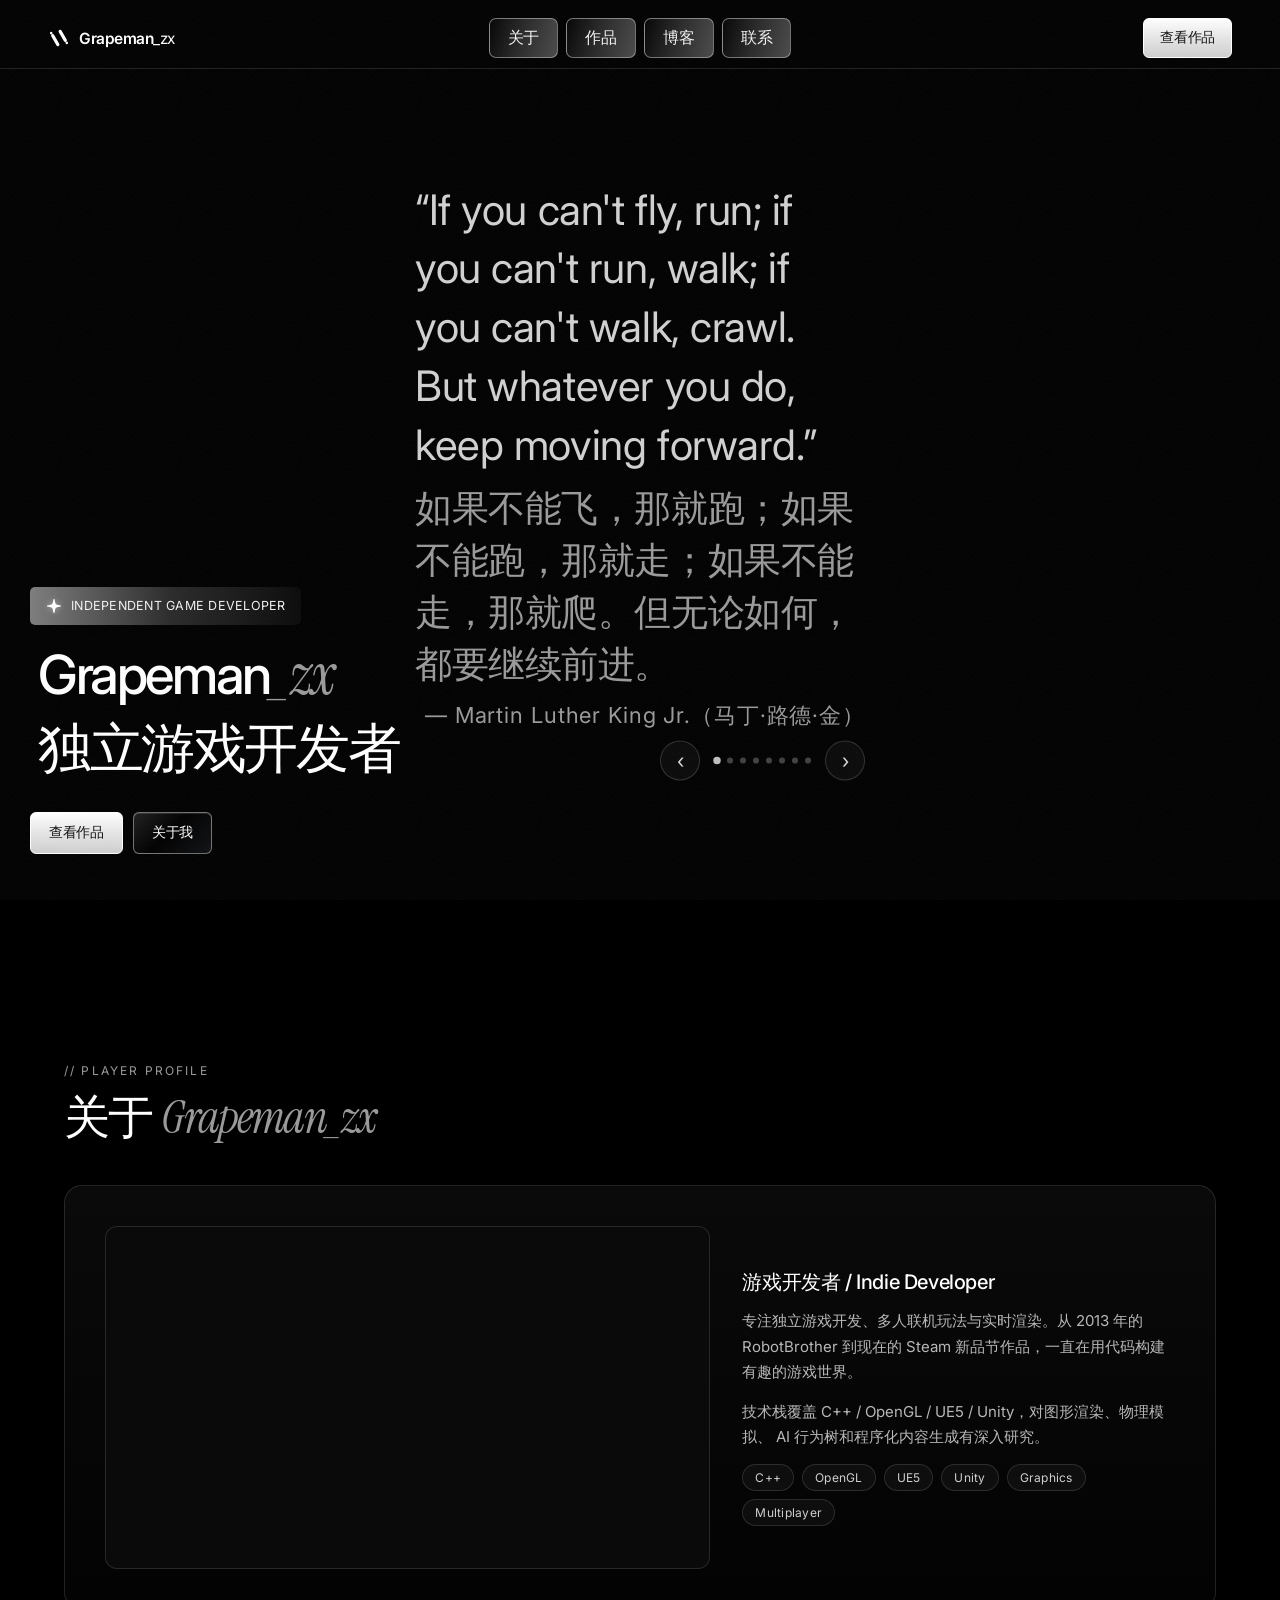
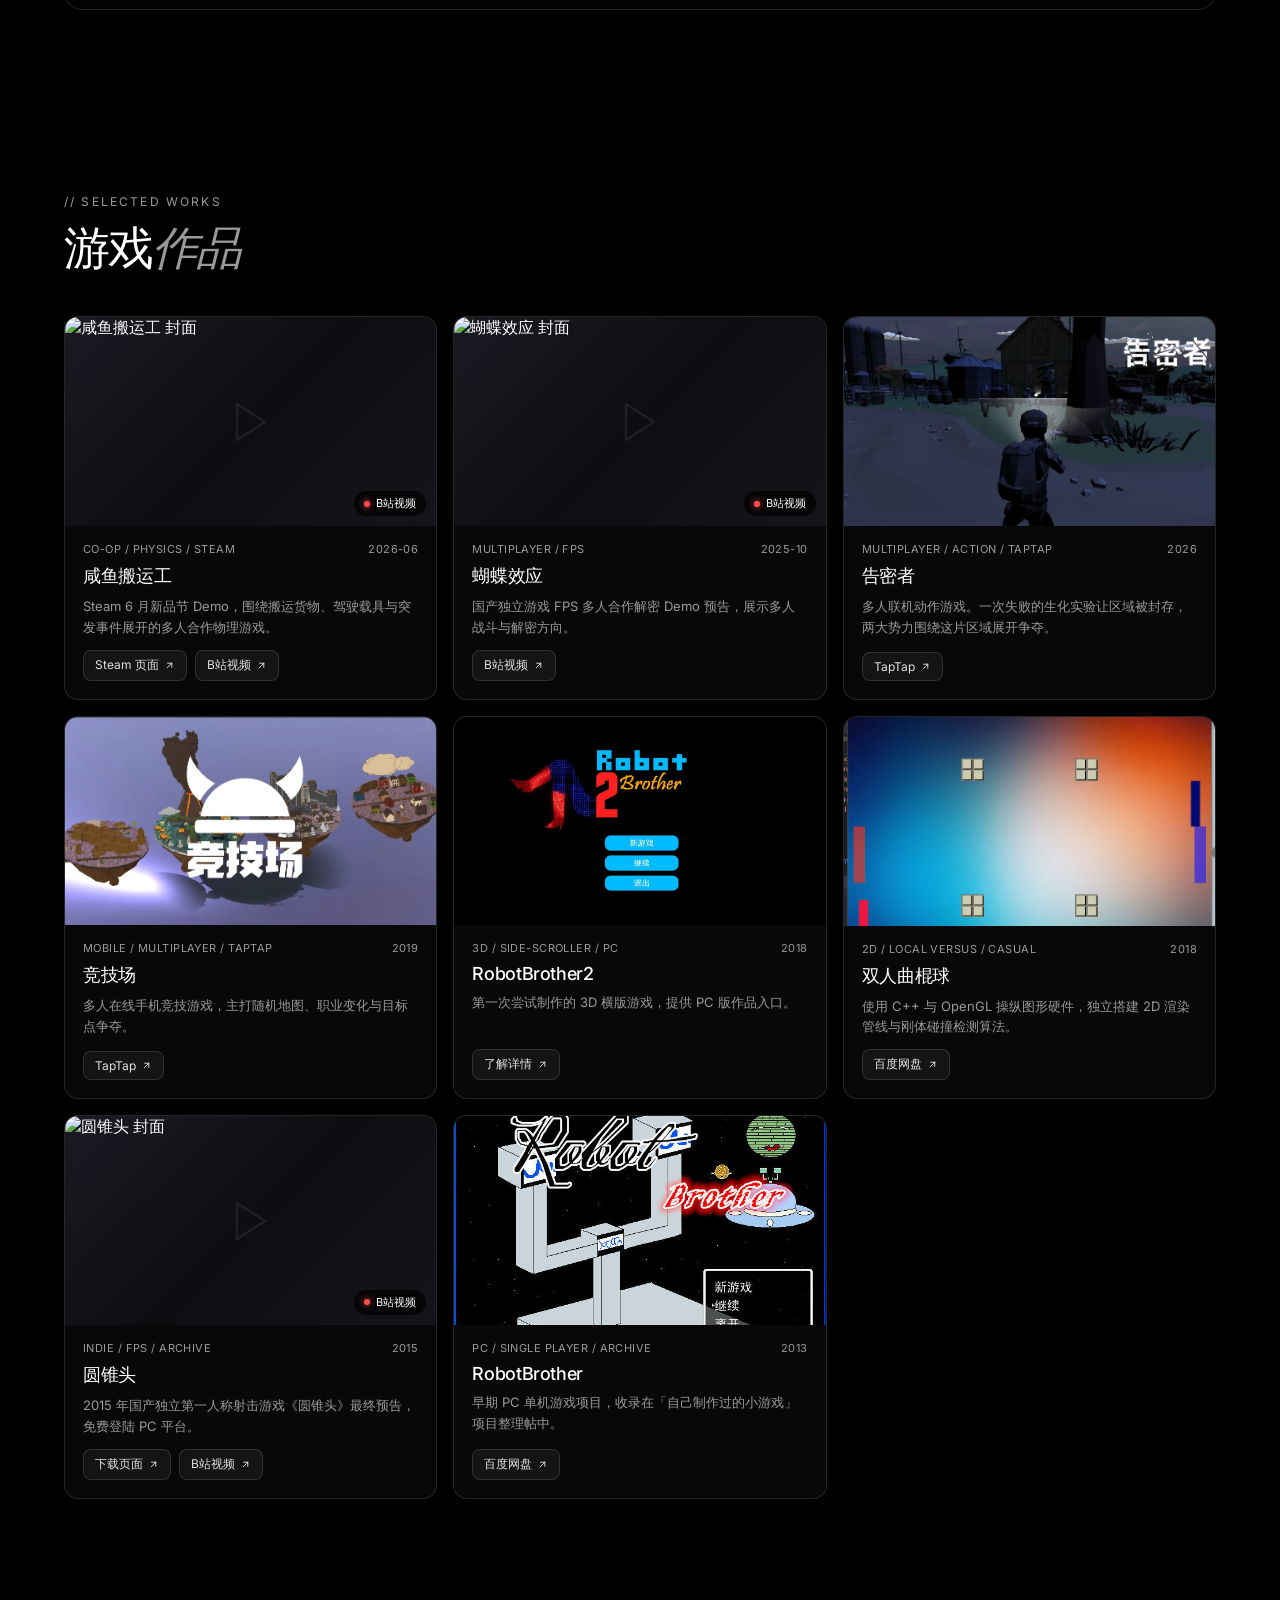
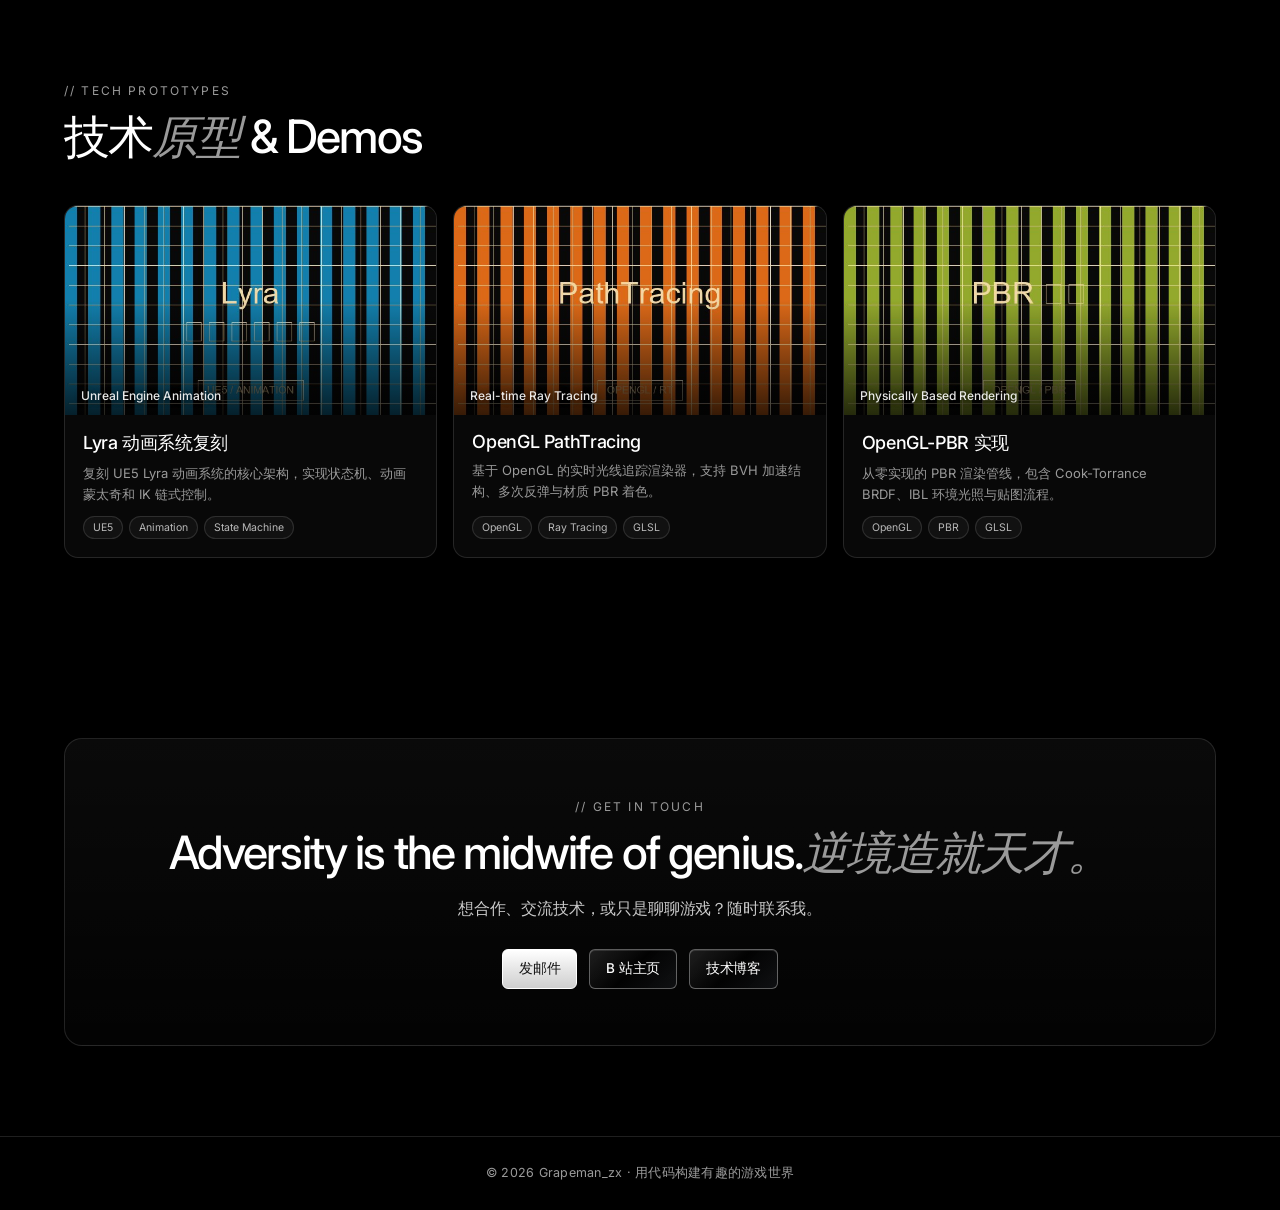
==== commit 63f15d84: "remove MassAI and PCG Demo cards from home tech section - index.html: 技术原型 & Demos 中删除 UE5 MassAI 实现" ====
--- a/index.html
+++ b/index.html
@@ -1204,20 +1204,6 @@
             desc: "从零实现的 PBR 渲染管线，包含 Cook-Torrance BRDF、IBL 环境光照与贴图流程。",
             image: "./assets/tech-pbr.jpg",
             tags: ["OpenGL", "PBR", "GLSL"]
-          },
-          {
-            title: "UE5 MassAI 实现",
-            subtitle: "Mass Entity AI Framework",
-            desc: "基于 UE5 Mass Entity 框架构建的大规模群体 AI 系统，支持行为树、感知与群体行为。",
-            image: "./assets/tech-massai.jpg",
-            tags: ["UE5", "AI", "Behavior Tree"]
-          },
-          {
-            title: "UE5 PCG Demo",
-            subtitle: "Procedural Content Generation",
-            desc: "使用 UE5 PCG 框架实现的程序化内容生成演示，包含地形生成、植被分布与关卡布局。",
-            image: "./assets/tech-pcg.jpg",
-            tags: ["UE5", "PCG", "Procedural"]
           }
         ];
 
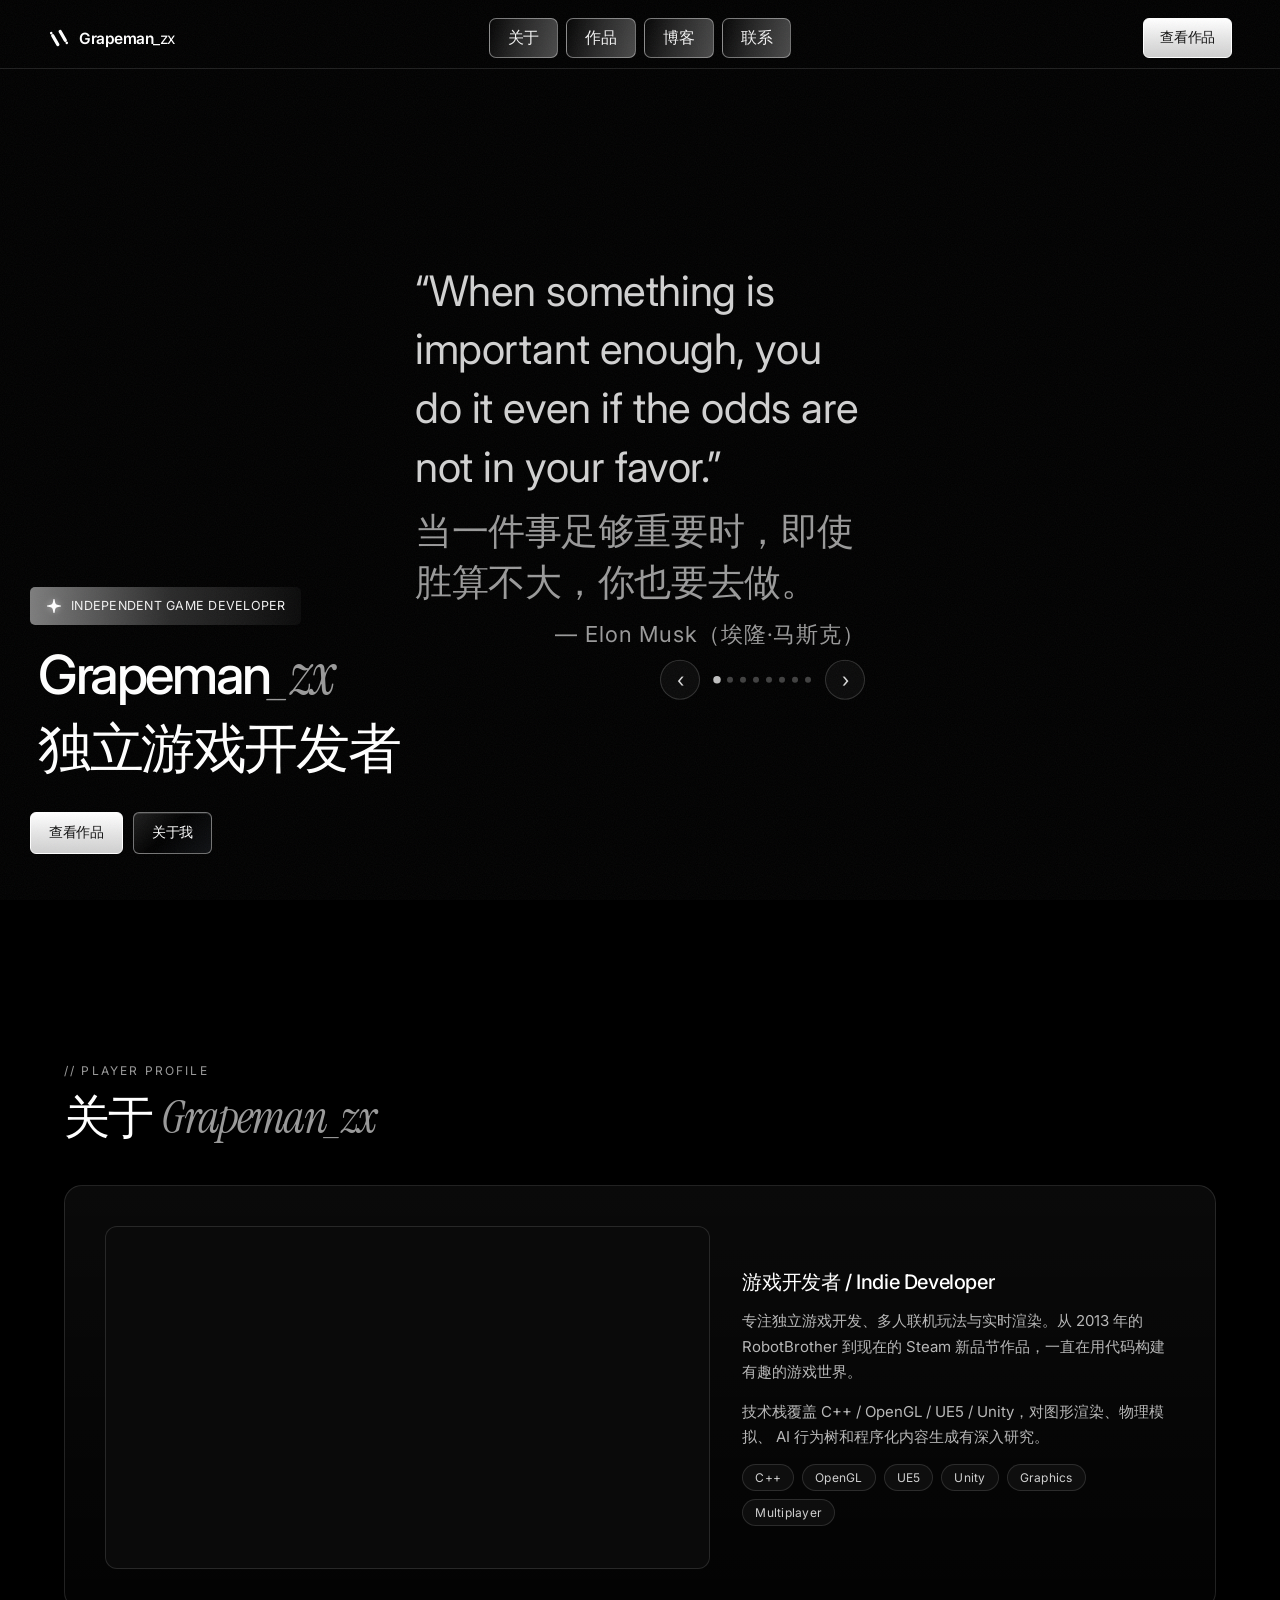
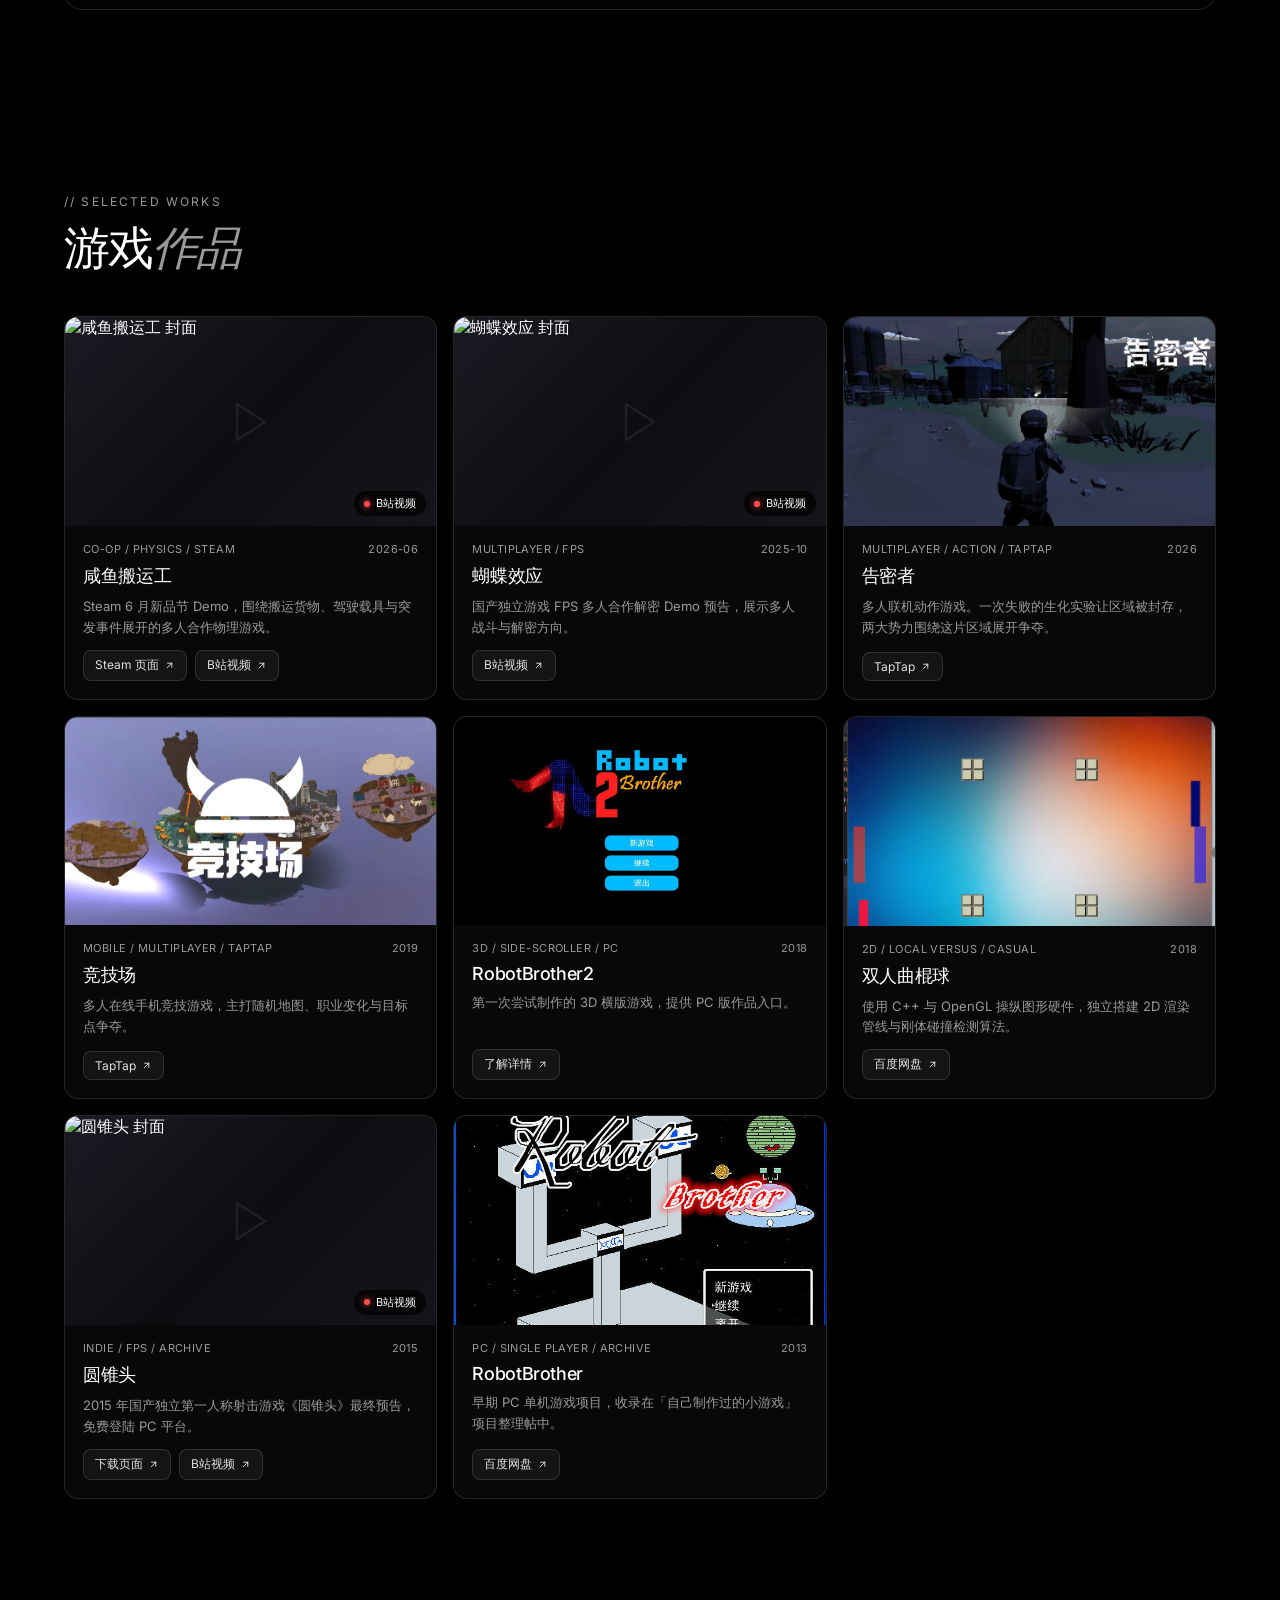
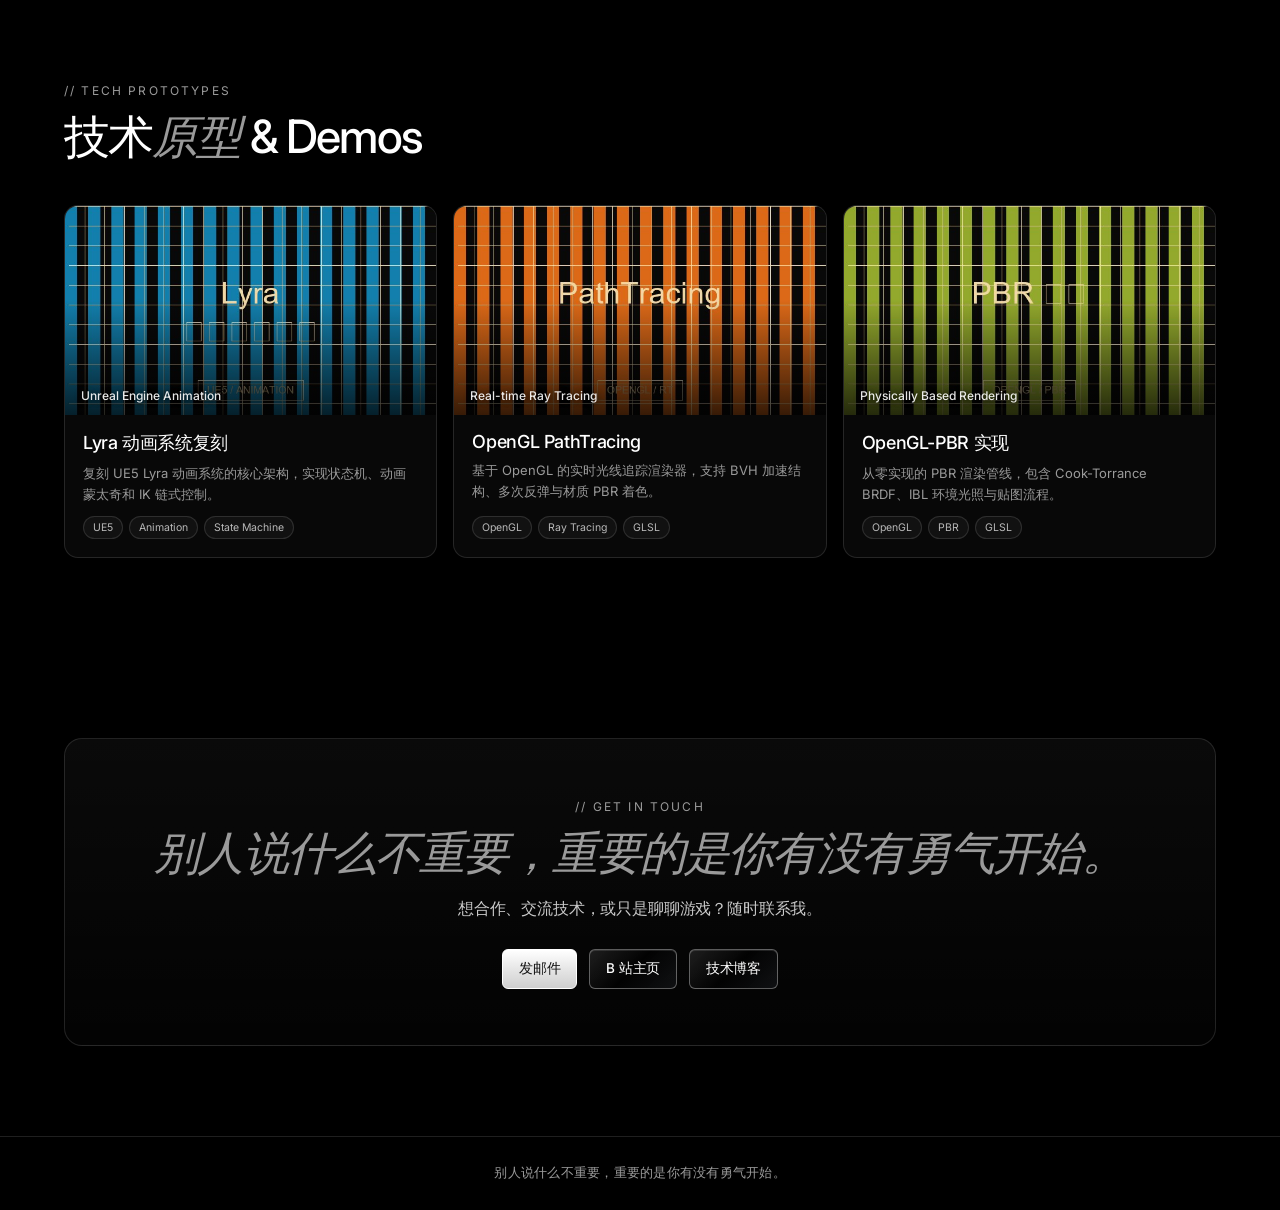
==== commit 86d442ca: "update homepage copy to courage quote - index.html: 联系区大标题从"Adversity is the midwife of genius. 逆境造就" ====
--- a/index.html
+++ b/index.html
@@ -1055,7 +1055,7 @@
         <div class="section-inner reveal">
           <div class="contact-card">
             <span class="section-kicker">// GET IN TOUCH</span>
-            <h2 class="section-title">Adversity is the midwife of genius.<em>逆境造就天才。</em></h2>
+            <h2 class="section-title"><em>别人说什么不重要，重要的是你有没有勇气开始。</em></h2>
             <p class="lede" style="margin: 14px auto 0;">
               想合作、交流技术，或只是聊聊游戏？随时联系我。
             </p>
@@ -1070,7 +1070,7 @@
     </main>
 
     <footer class="footer">
-      © 2026 Grapeman_zx · 用代码构建有趣的游戏世界
+      别人说什么不重要，重要的是你有没有勇气开始。
     </footer>
 
     <!-- Email modal -->
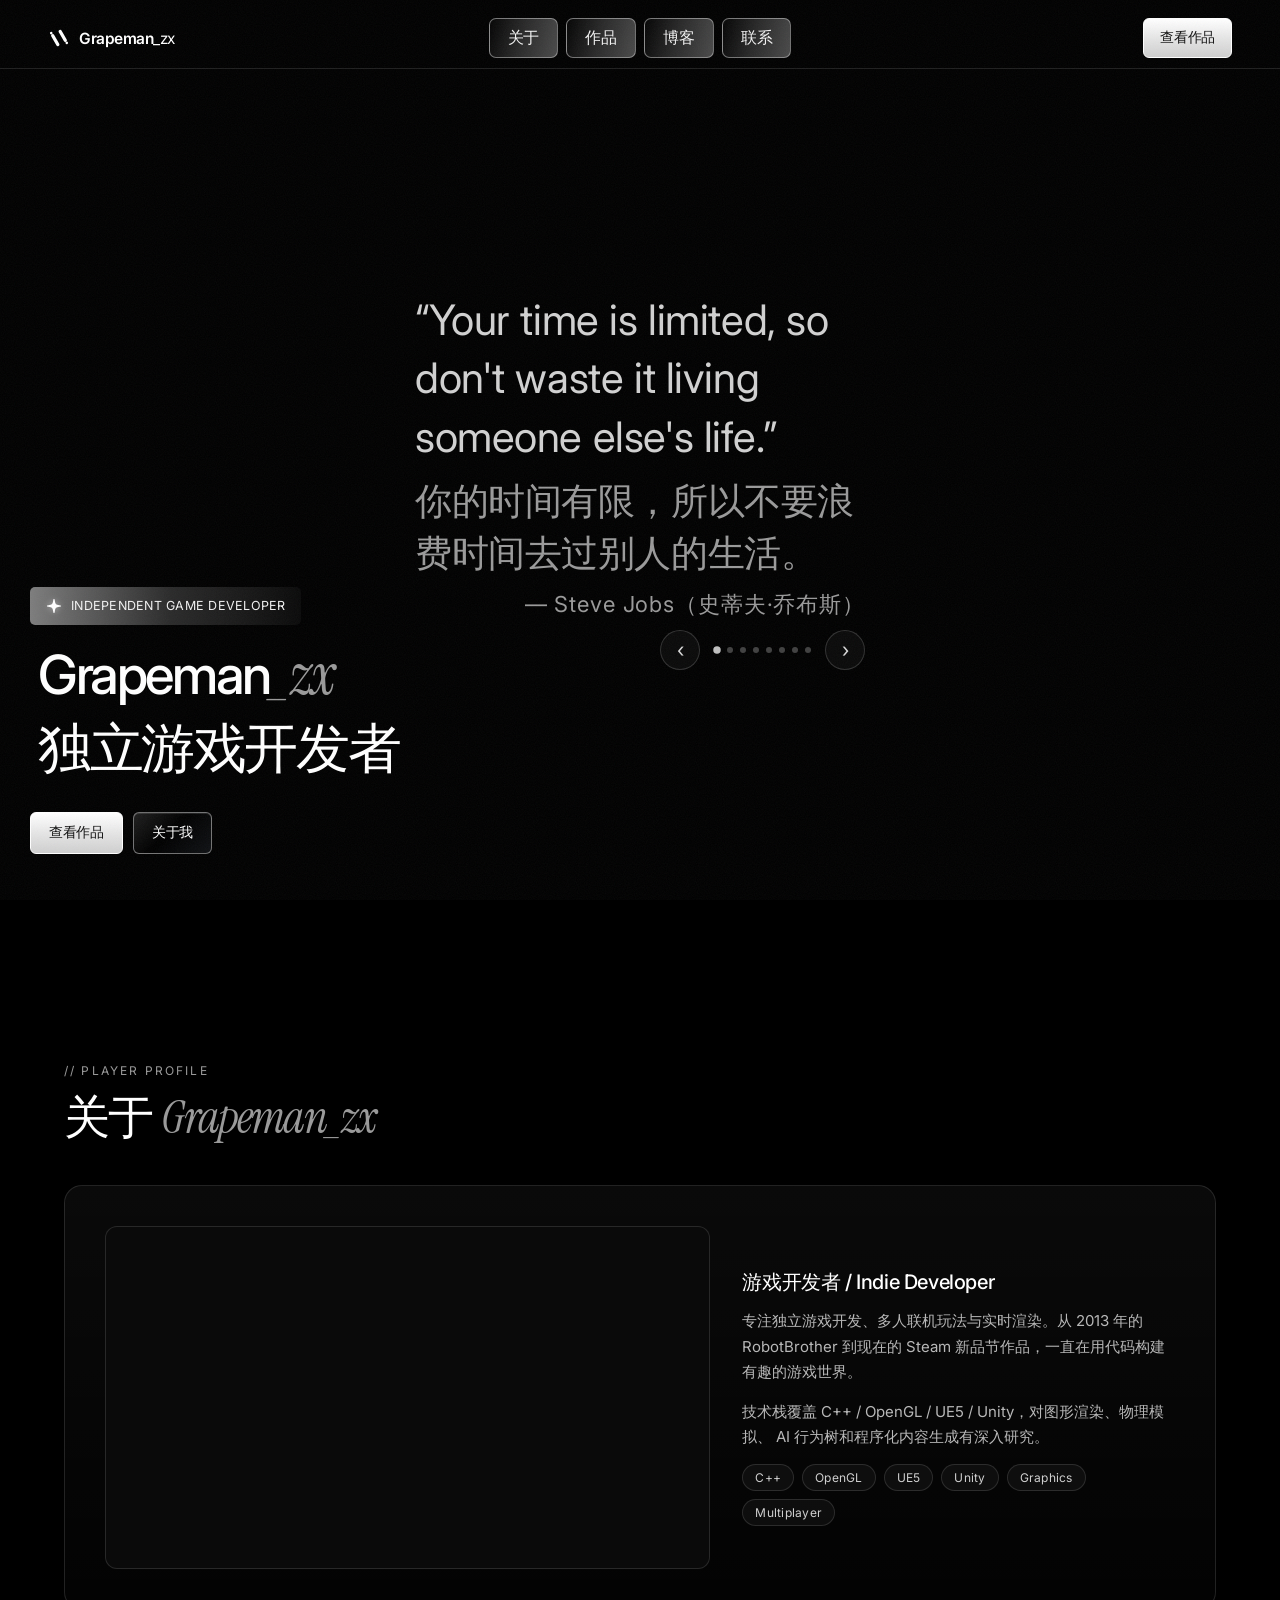
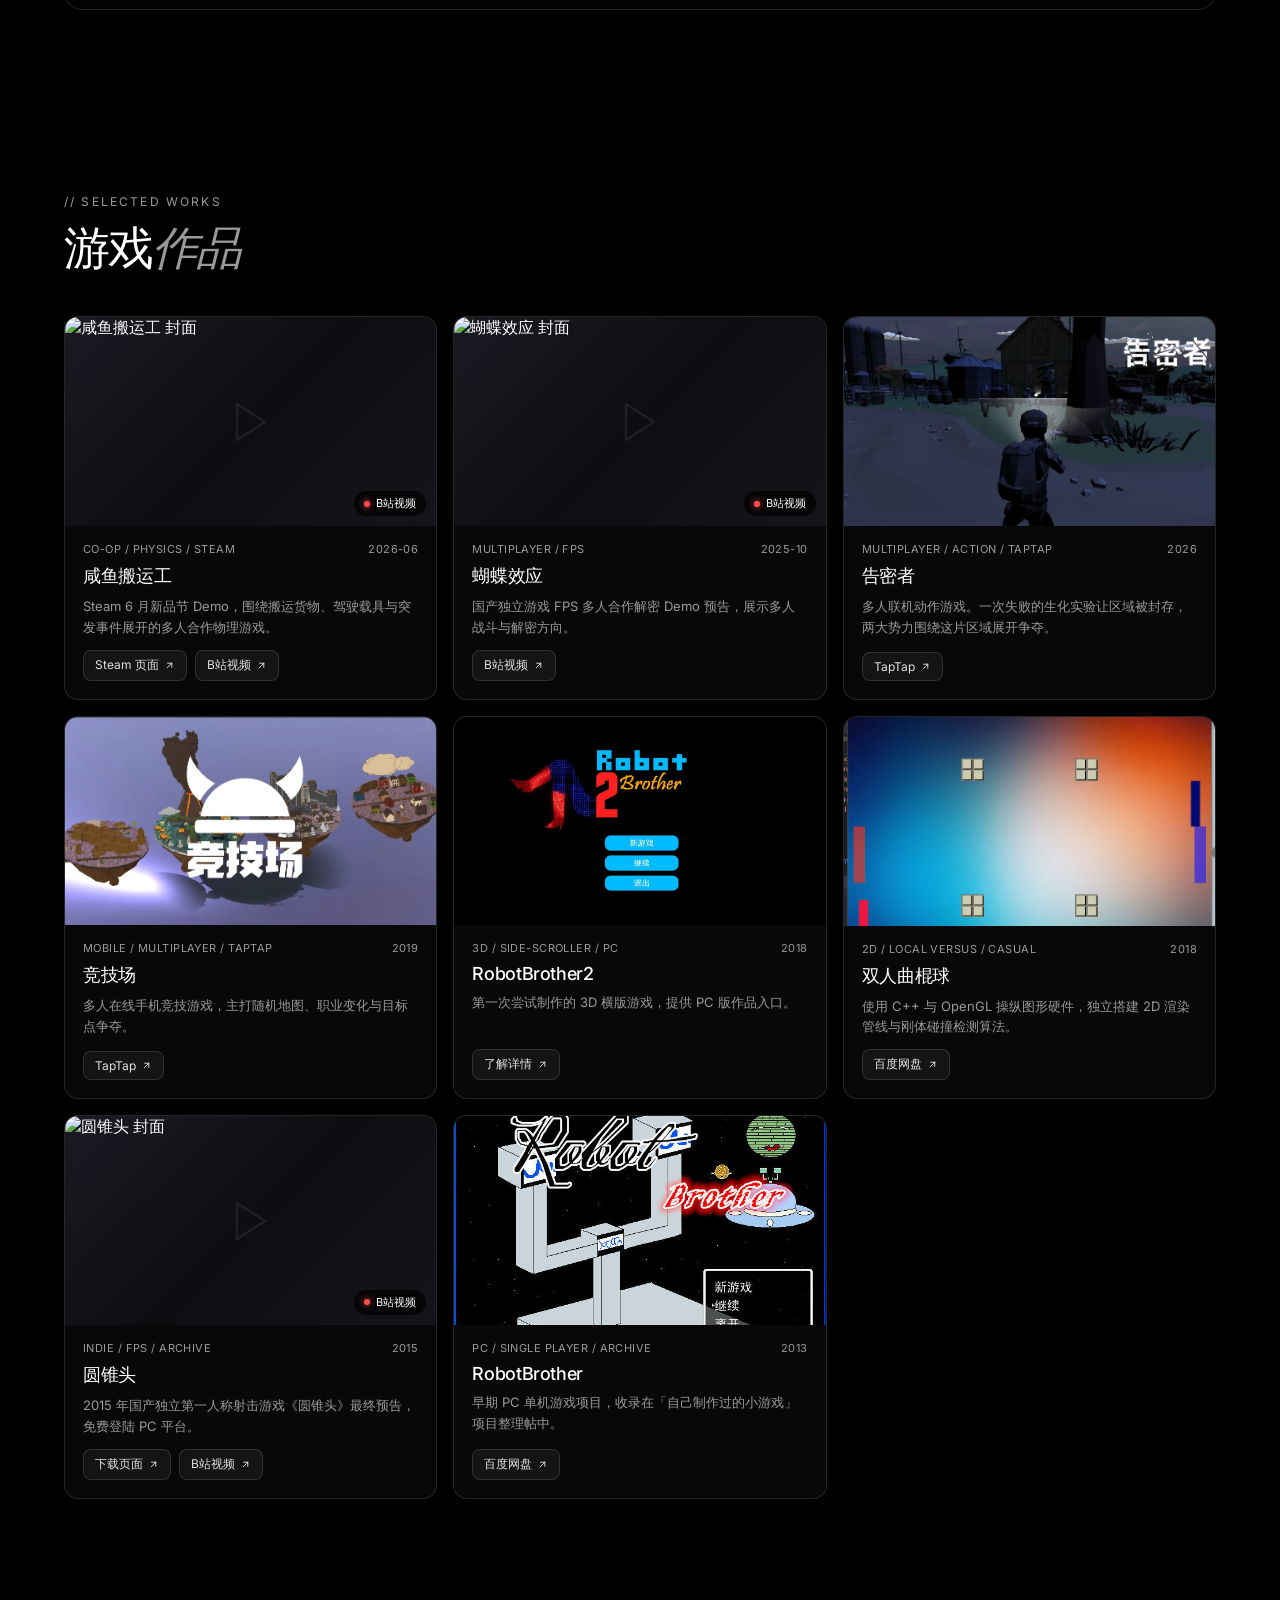
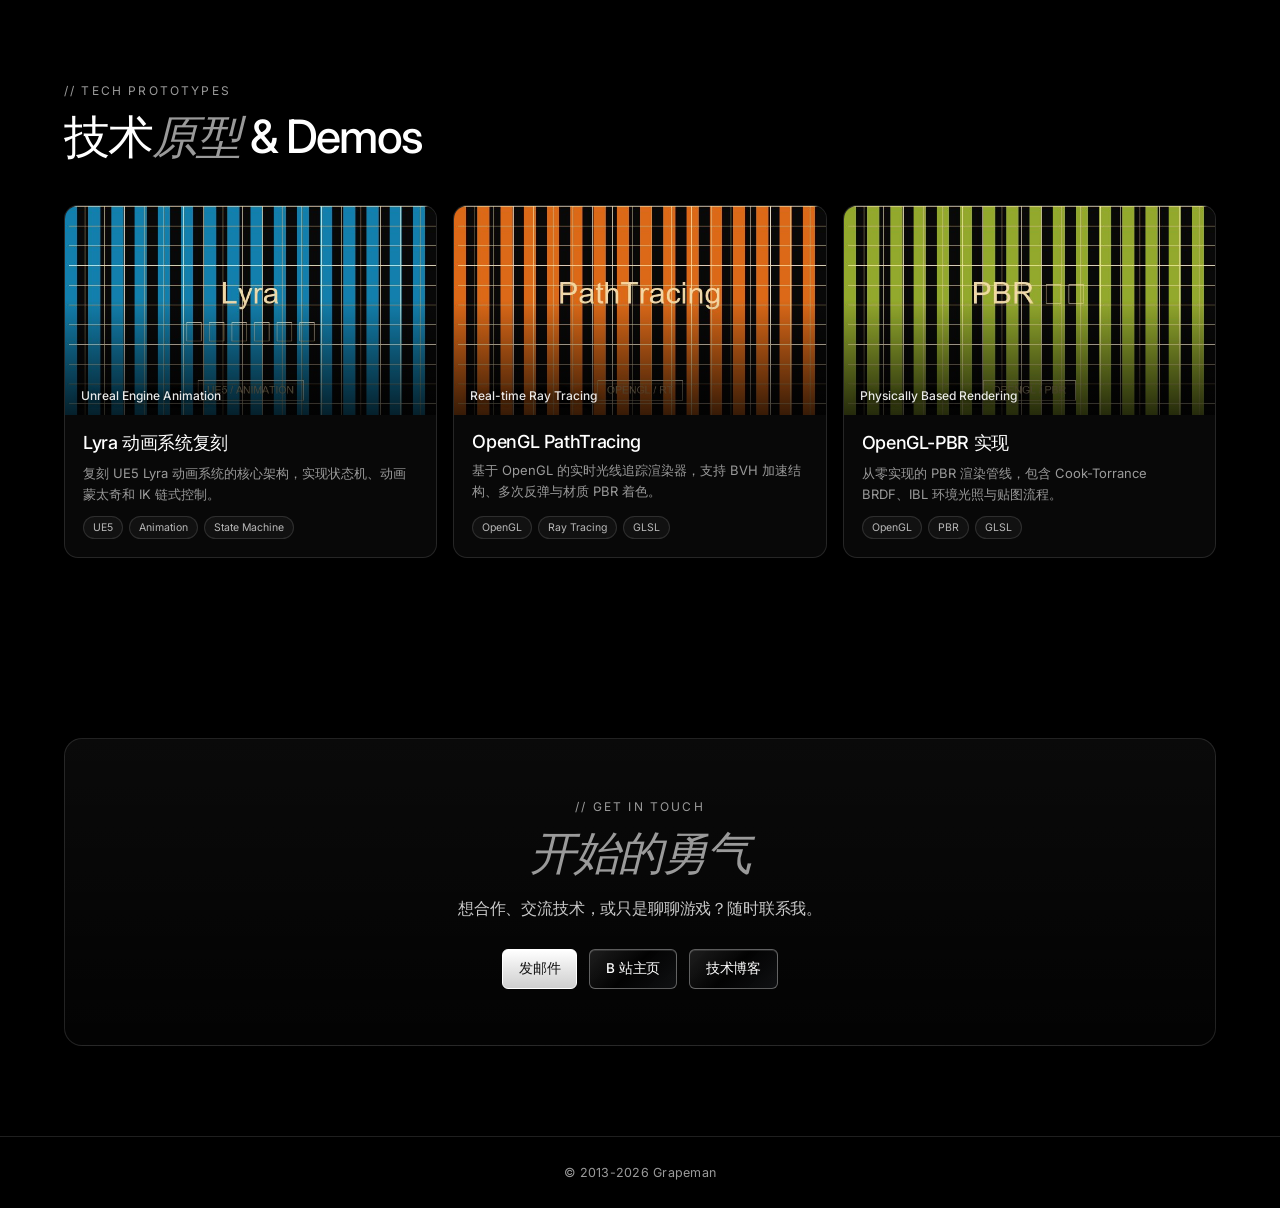
==== commit 80add45b: "simplify contact title and restore footer copyright - index.html: 联系区大标题从长句改为「开始的勇气」（解决换行问题） - 页脚恢复版" ====
--- a/index.html
+++ b/index.html
@@ -1055,7 +1055,7 @@
         <div class="section-inner reveal">
           <div class="contact-card">
             <span class="section-kicker">// GET IN TOUCH</span>
-            <h2 class="section-title"><em>别人说什么不重要，重要的是你有没有勇气开始。</em></h2>
+            <h2 class="section-title"><em>开始的勇气</em></h2>
             <p class="lede" style="margin: 14px auto 0;">
               想合作、交流技术，或只是聊聊游戏？随时联系我。
             </p>
@@ -1070,7 +1070,7 @@
     </main>
 
     <footer class="footer">
-      别人说什么不重要，重要的是你有没有勇气开始。
+      © 2013-2026 Grapeman
     </footer>
 
     <!-- Email modal -->
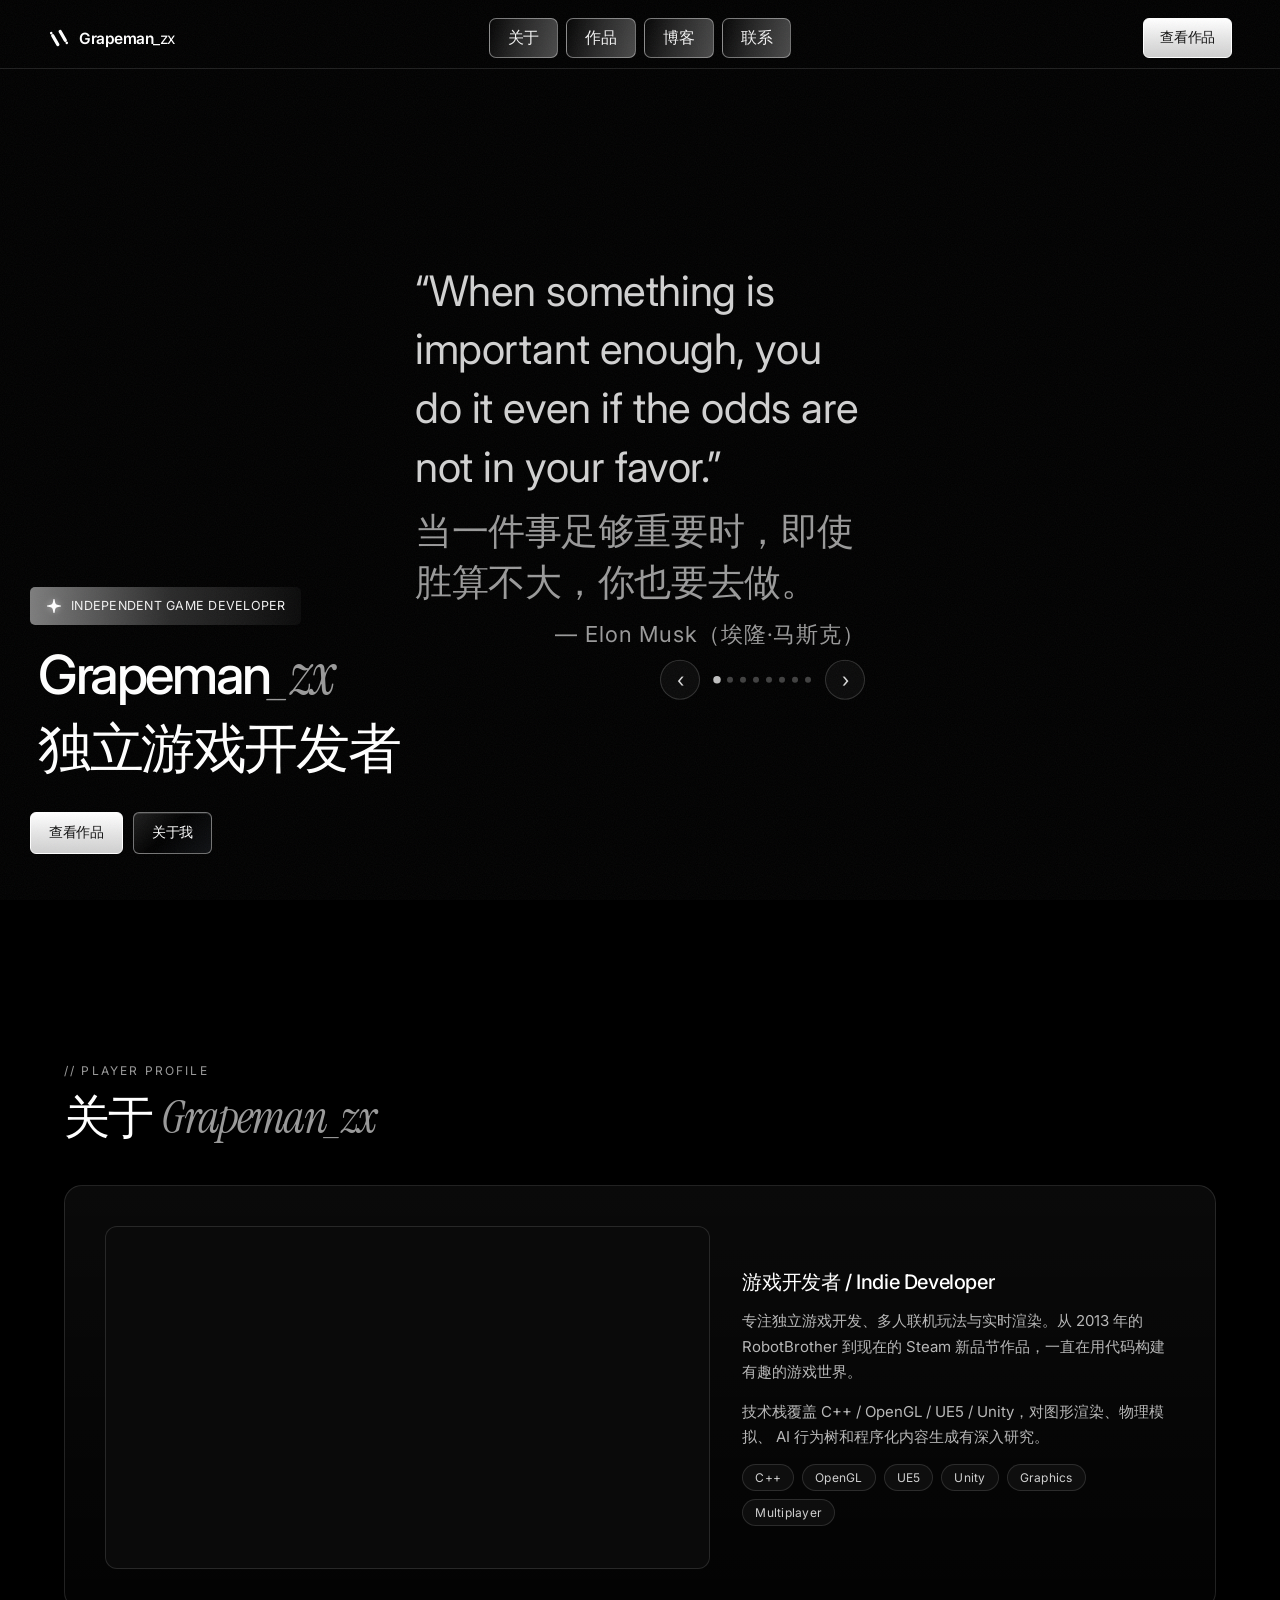
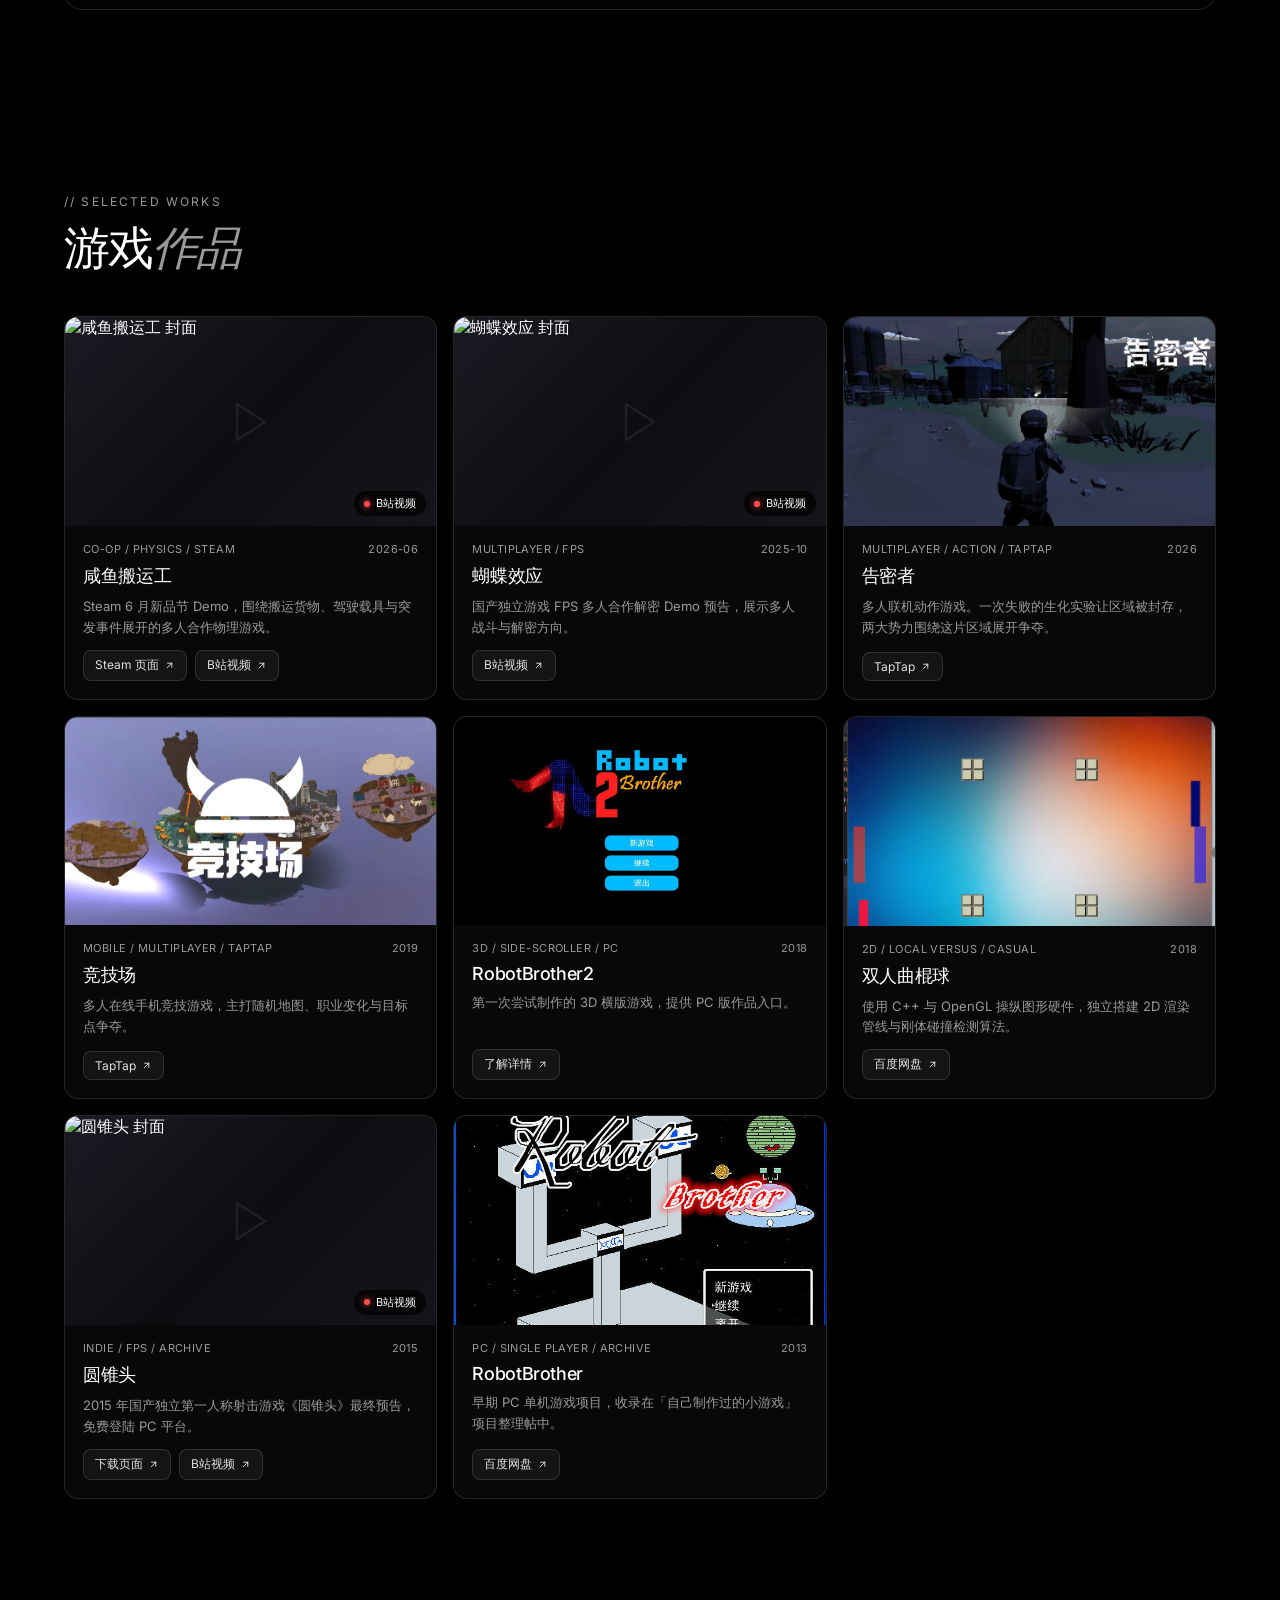
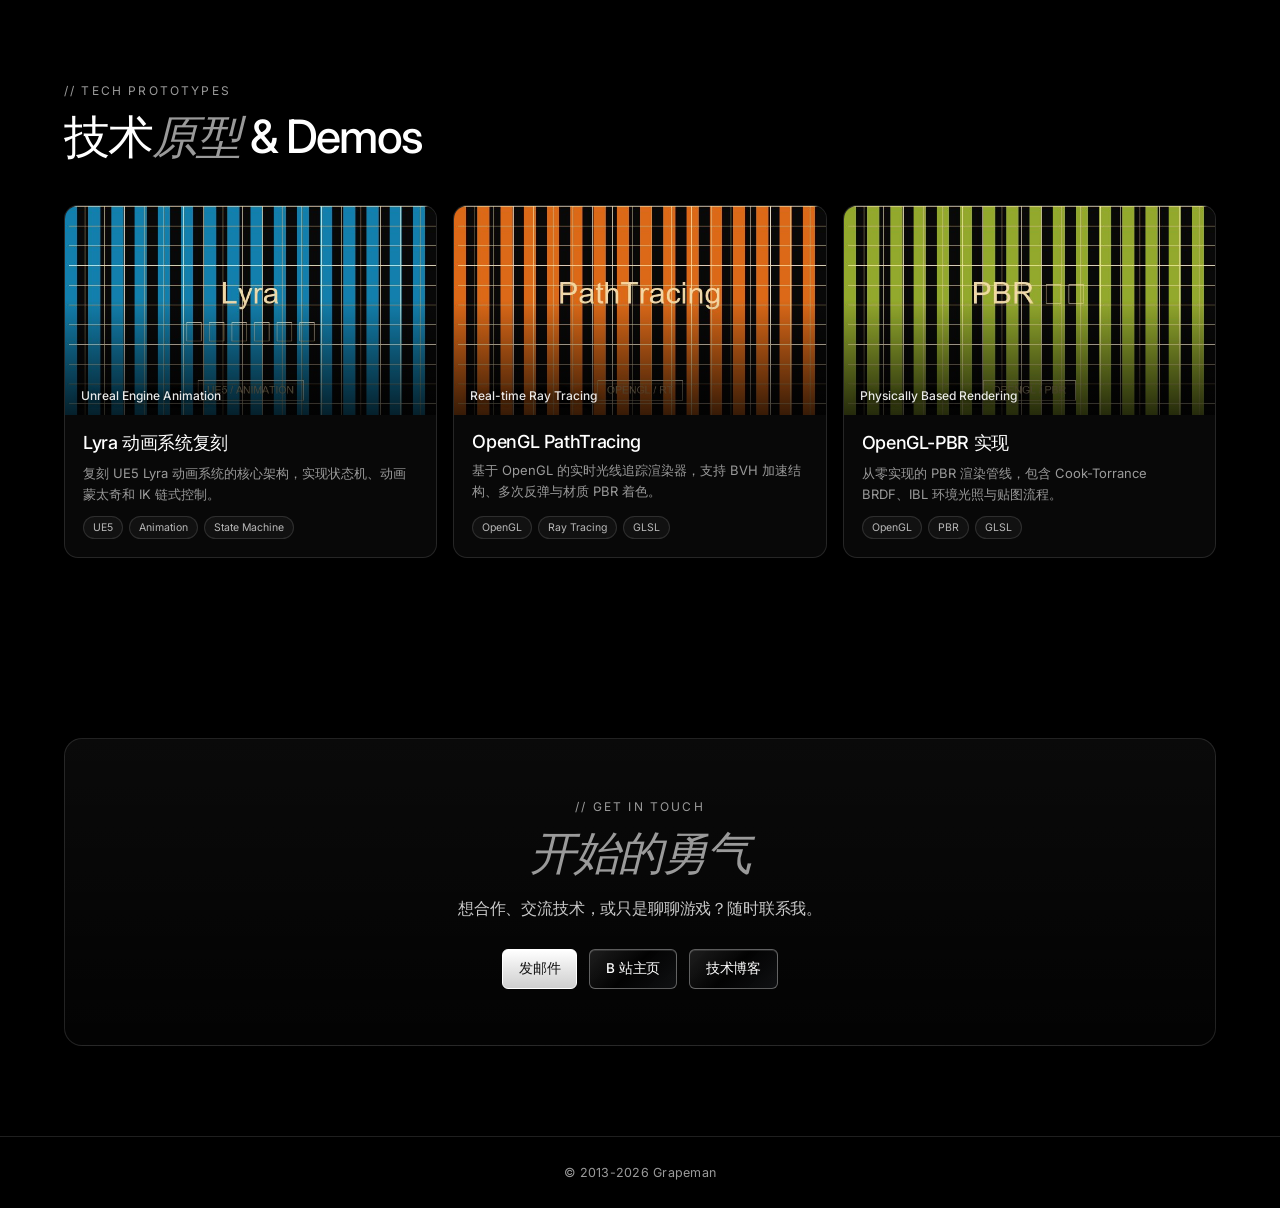
==== commit ec7ff6f2: "add Open Graph and Twitter Card meta tags - index.html / blog.html: 补 og:type / og:title / og:descri" ====
--- a/index.html
+++ b/index.html
@@ -5,6 +5,16 @@
     <meta name="viewport" content="width=device-width, initial-scale=1.0, viewport-fit=cover" />
     <title>Grapeman_zx — 独立游戏开发者</title>
     <meta name="description" content="Grapeman_zx 的独立游戏作品、技术原型与个人介绍。专注多人联机玩法与实时渲染。" />
+    <meta property="og:type" content="website" />
+    <meta property="og:site_name" content="Grapeman_zx" />
+    <meta property="og:title" content="Grapeman_zx — 独立游戏开发者" />
+    <meta property="og:description" content="Grapeman_zx 的独立游戏作品、技术原型与个人介绍。专注多人联机玩法与实时渲染。" />
+    <meta property="og:url" content="https://grapeman-zx.github.io/" />
+    <meta property="og:image" content="https://grapeman-zx.github.io/assets/robotbrother2-cover.jpg" />
+    <meta name="twitter:card" content="summary_large_image" />
+    <meta name="twitter:title" content="Grapeman_zx — 独立游戏开发者" />
+    <meta name="twitter:description" content="Grapeman_zx 的独立游戏作品、技术原型与个人介绍。专注多人联机玩法与实时渲染。" />
+    <meta name="twitter:image" content="https://grapeman-zx.github.io/assets/robotbrother2-cover.jpg" />
     <link rel="icon" href="data:image/svg+xml,%3Csvg xmlns='http://www.w3.org/2000/svg' viewBox='0 0 24 24' fill='white'%3E%3Cg transform='rotate(-30 12 12)'%3E%3Ccircle cx='7.3' cy='3.2' r='1.45'/%3E%3Crect x='5.5' y='4.7' width='3.6' height='14.6' rx='1.8'/%3E%3Crect x='14.9' y='4.7' width='3.6' height='14.6' rx='1.8'/%3E%3Ccircle cx='16.7' cy='20.8' r='1.45'/%3E%3C/g%3E%3C/svg%3E" />
     <link rel="preconnect" href="https://fonts.googleapis.com" />
     <link rel="preconnect" href="https://fonts.gstatic.com" crossorigin />
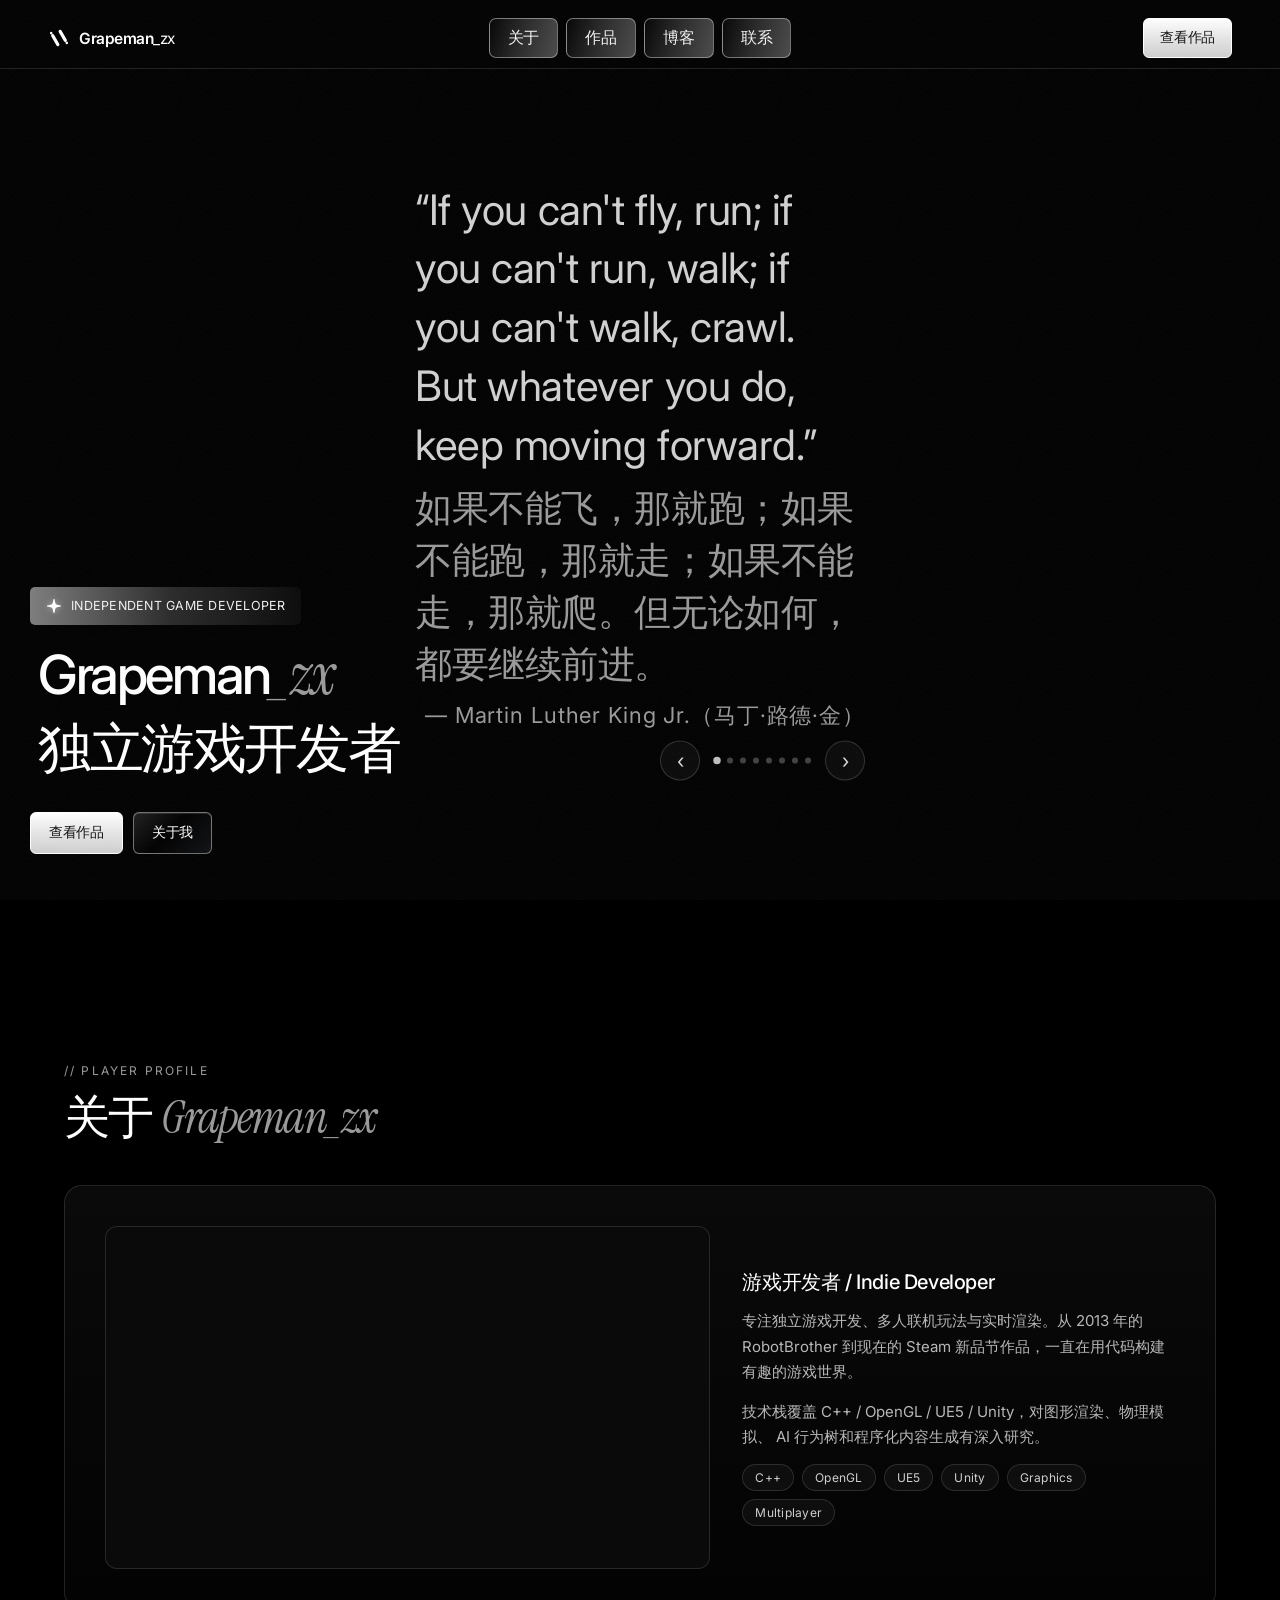
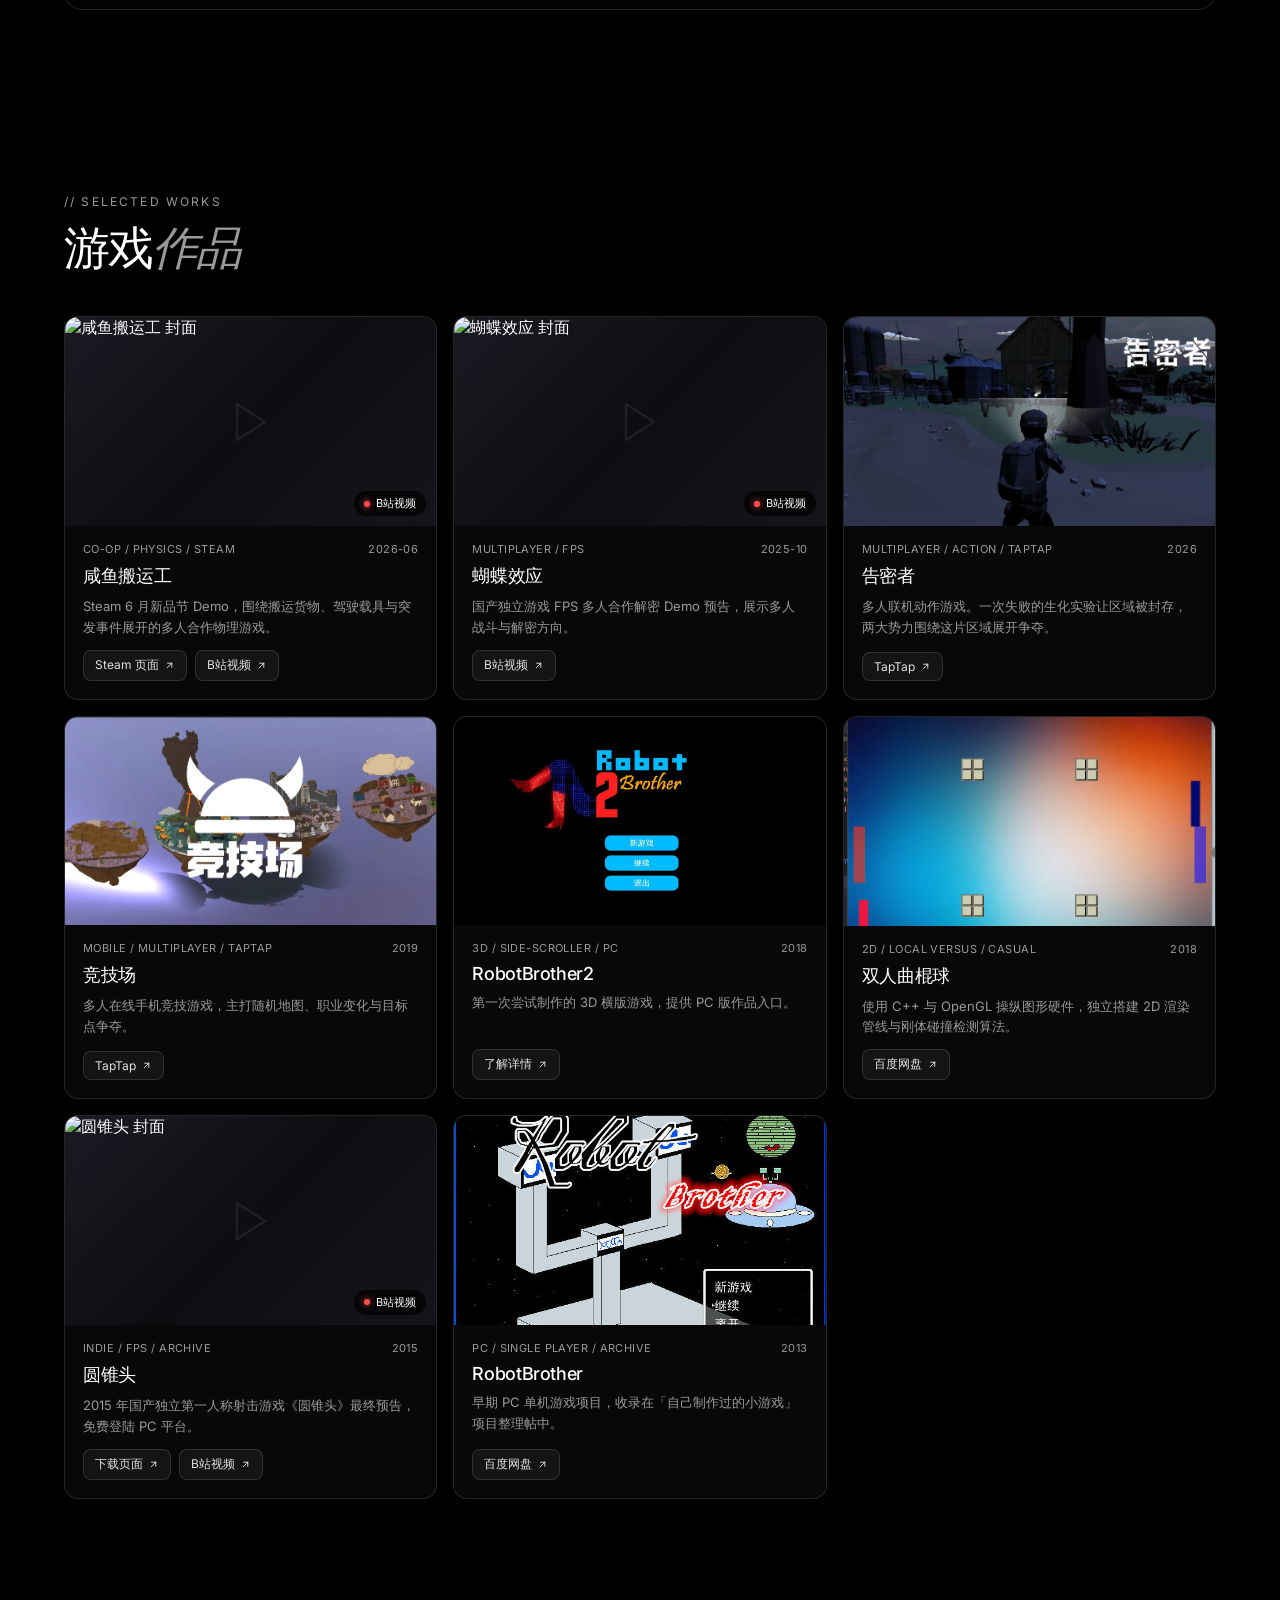
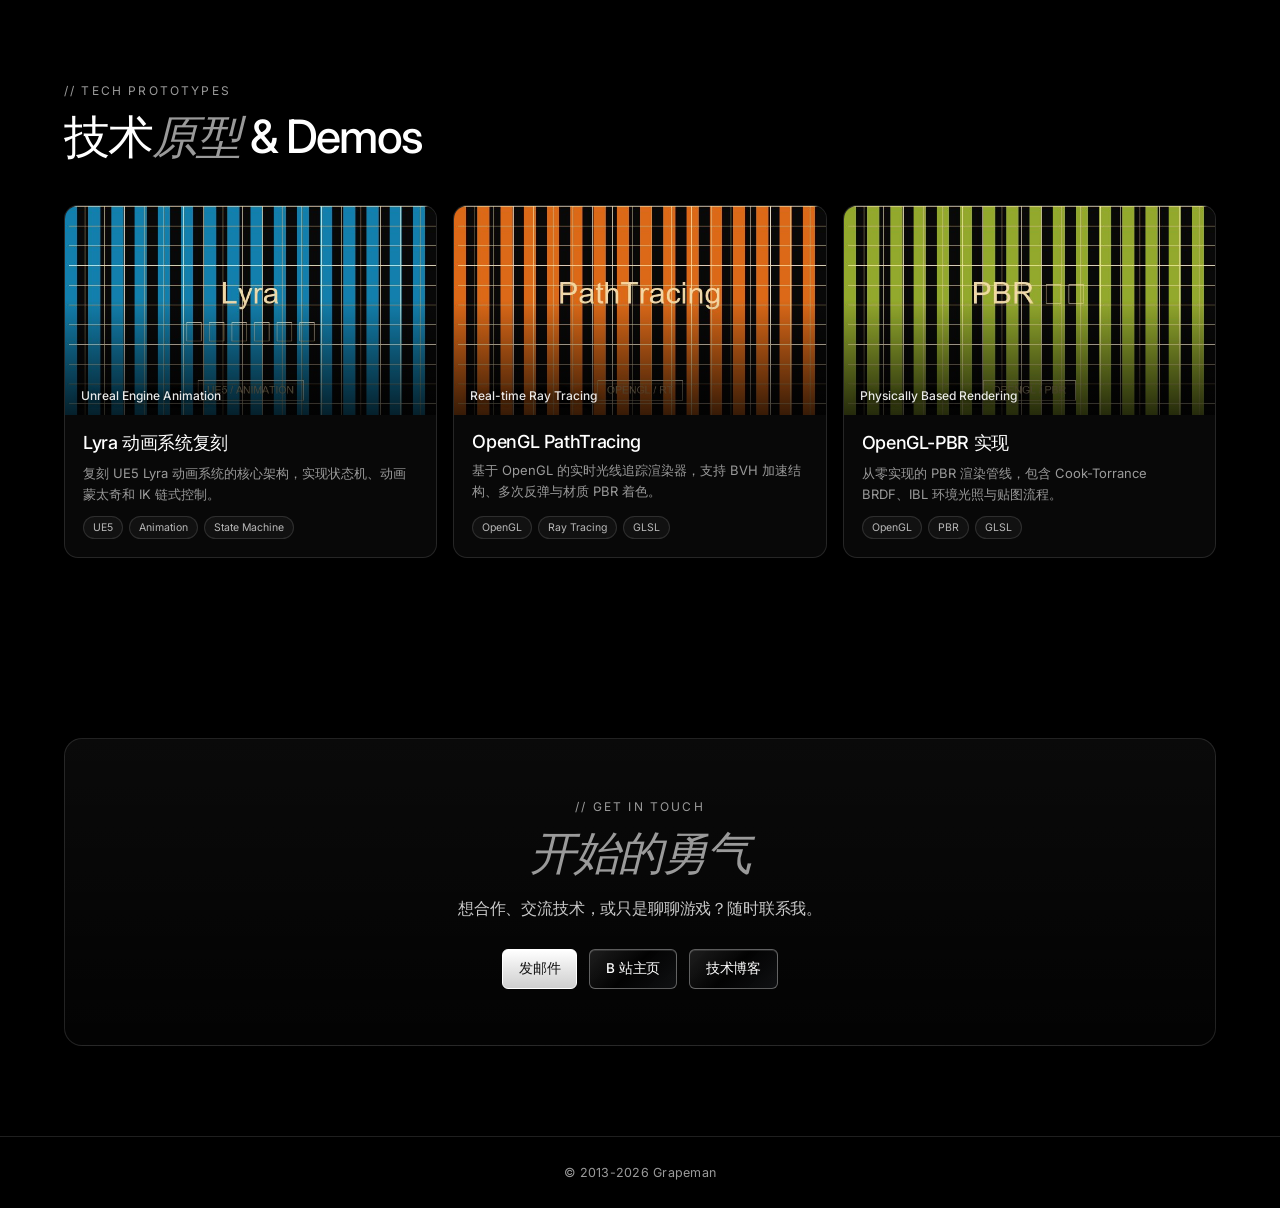
==== commit 03ebf7be: "add dedicated home OG card; unify OG image generator - assets/og-home.jpg: 新生成 38KB 的首页 OG 分享图（1200x" ====
--- a/index.html
+++ b/index.html
@@ -10,11 +10,11 @@
     <meta property="og:title" content="Grapeman_zx — 独立游戏开发者" />
     <meta property="og:description" content="Grapeman_zx 的独立游戏作品、技术原型与个人介绍。专注多人联机玩法与实时渲染。" />
     <meta property="og:url" content="https://grapeman-zx.github.io/" />
-    <meta property="og:image" content="https://grapeman-zx.github.io/assets/robotbrother2-cover.jpg" />
+    <meta property="og:image" content="https://grapeman-zx.github.io/assets/og-home.jpg" />
     <meta name="twitter:card" content="summary_large_image" />
     <meta name="twitter:title" content="Grapeman_zx — 独立游戏开发者" />
     <meta name="twitter:description" content="Grapeman_zx 的独立游戏作品、技术原型与个人介绍。专注多人联机玩法与实时渲染。" />
-    <meta name="twitter:image" content="https://grapeman-zx.github.io/assets/robotbrother2-cover.jpg" />
+    <meta name="twitter:image" content="https://grapeman-zx.github.io/assets/og-home.jpg" />
     <link rel="icon" href="data:image/svg+xml,%3Csvg xmlns='http://www.w3.org/2000/svg' viewBox='0 0 24 24' fill='white'%3E%3Cg transform='rotate(-30 12 12)'%3E%3Ccircle cx='7.3' cy='3.2' r='1.45'/%3E%3Crect x='5.5' y='4.7' width='3.6' height='14.6' rx='1.8'/%3E%3Crect x='14.9' y='4.7' width='3.6' height='14.6' rx='1.8'/%3E%3Ccircle cx='16.7' cy='20.8' r='1.45'/%3E%3C/g%3E%3C/svg%3E" />
     <link rel="preconnect" href="https://fonts.googleapis.com" />
     <link rel="preconnect" href="https://fonts.gstatic.com" crossorigin />
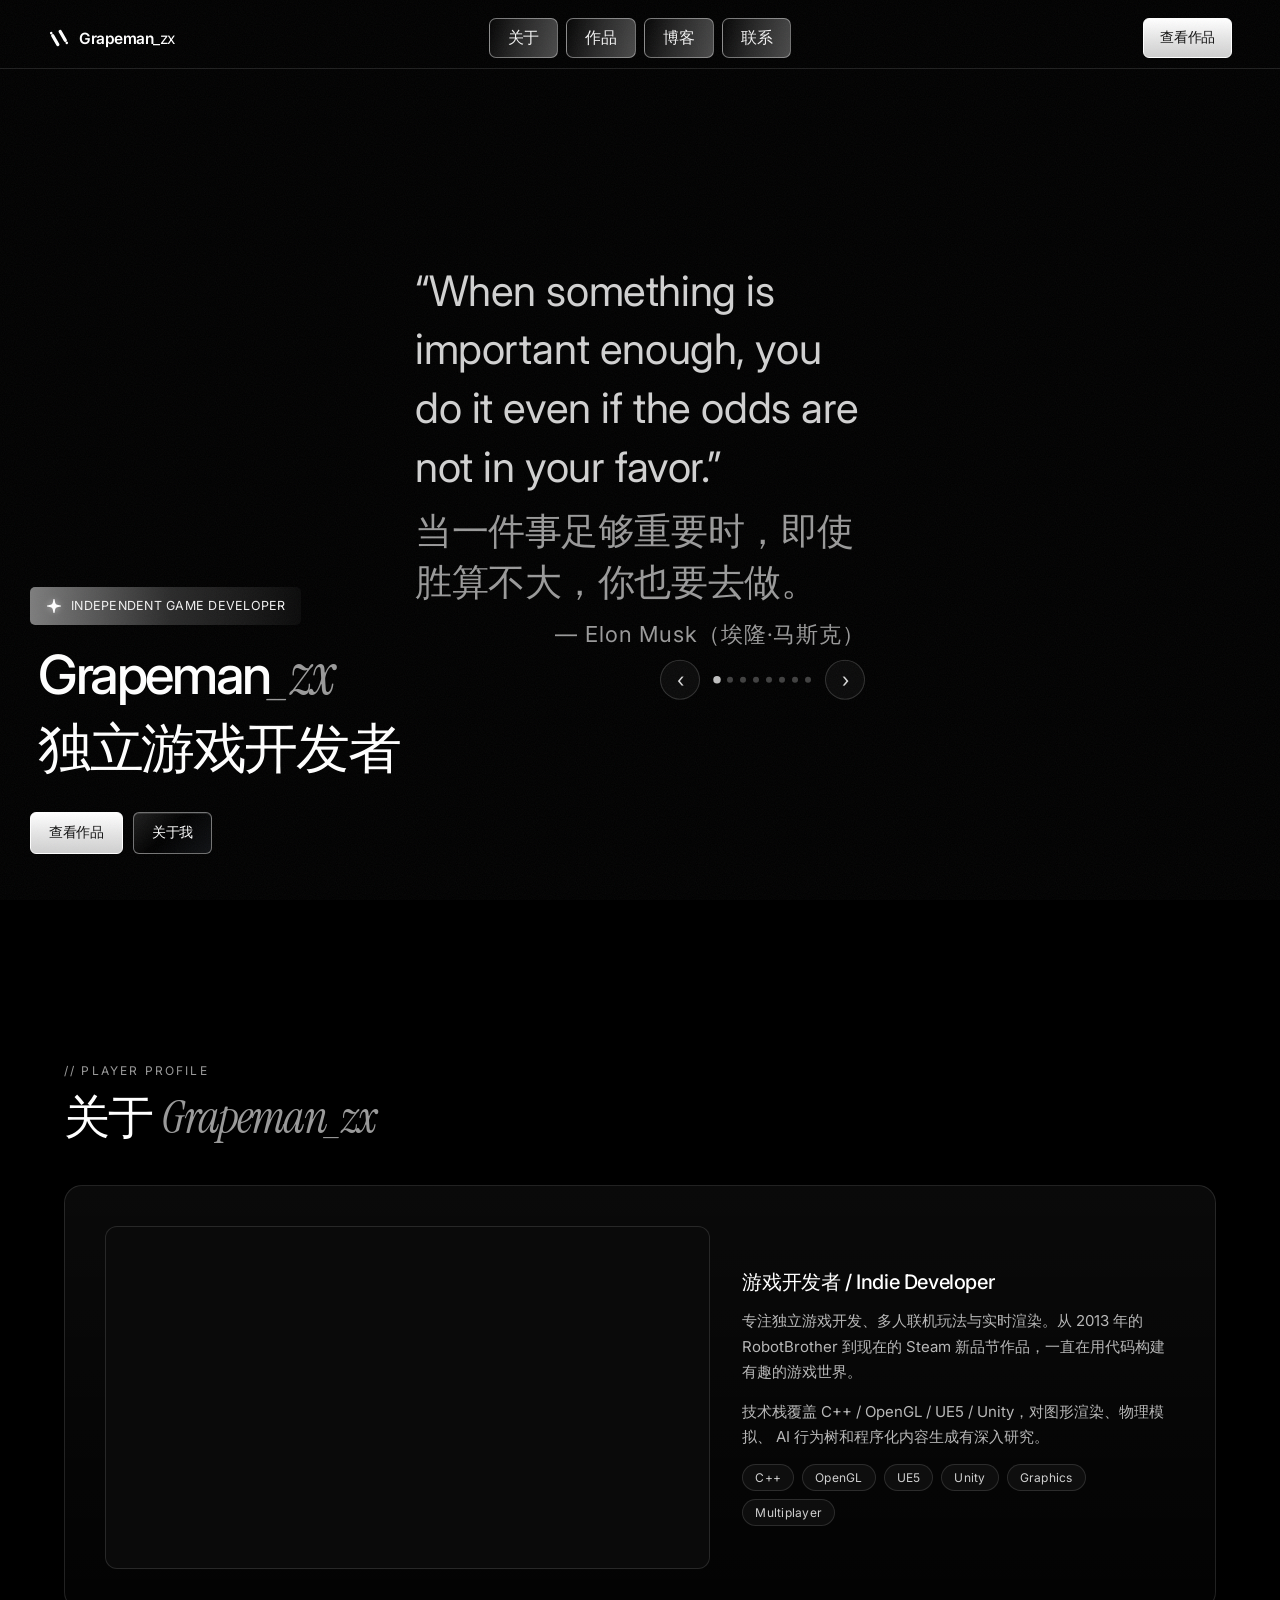
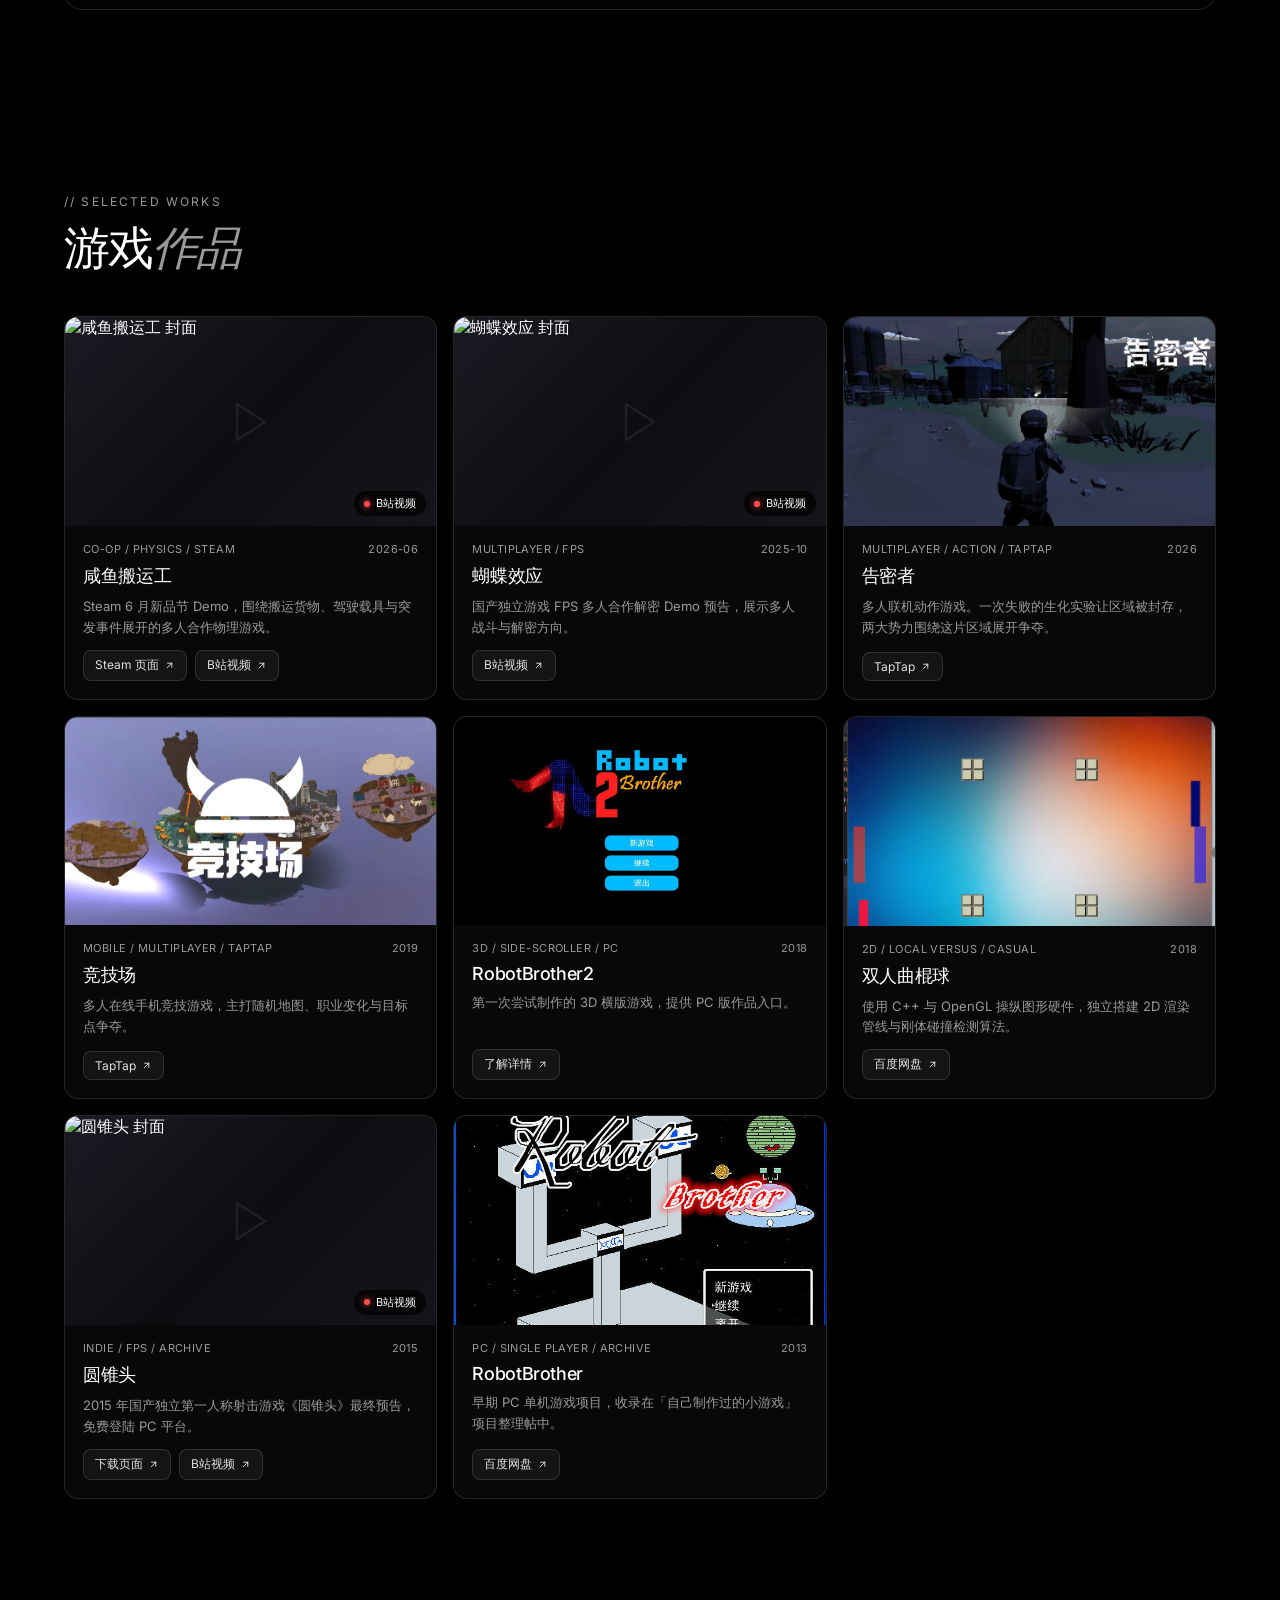
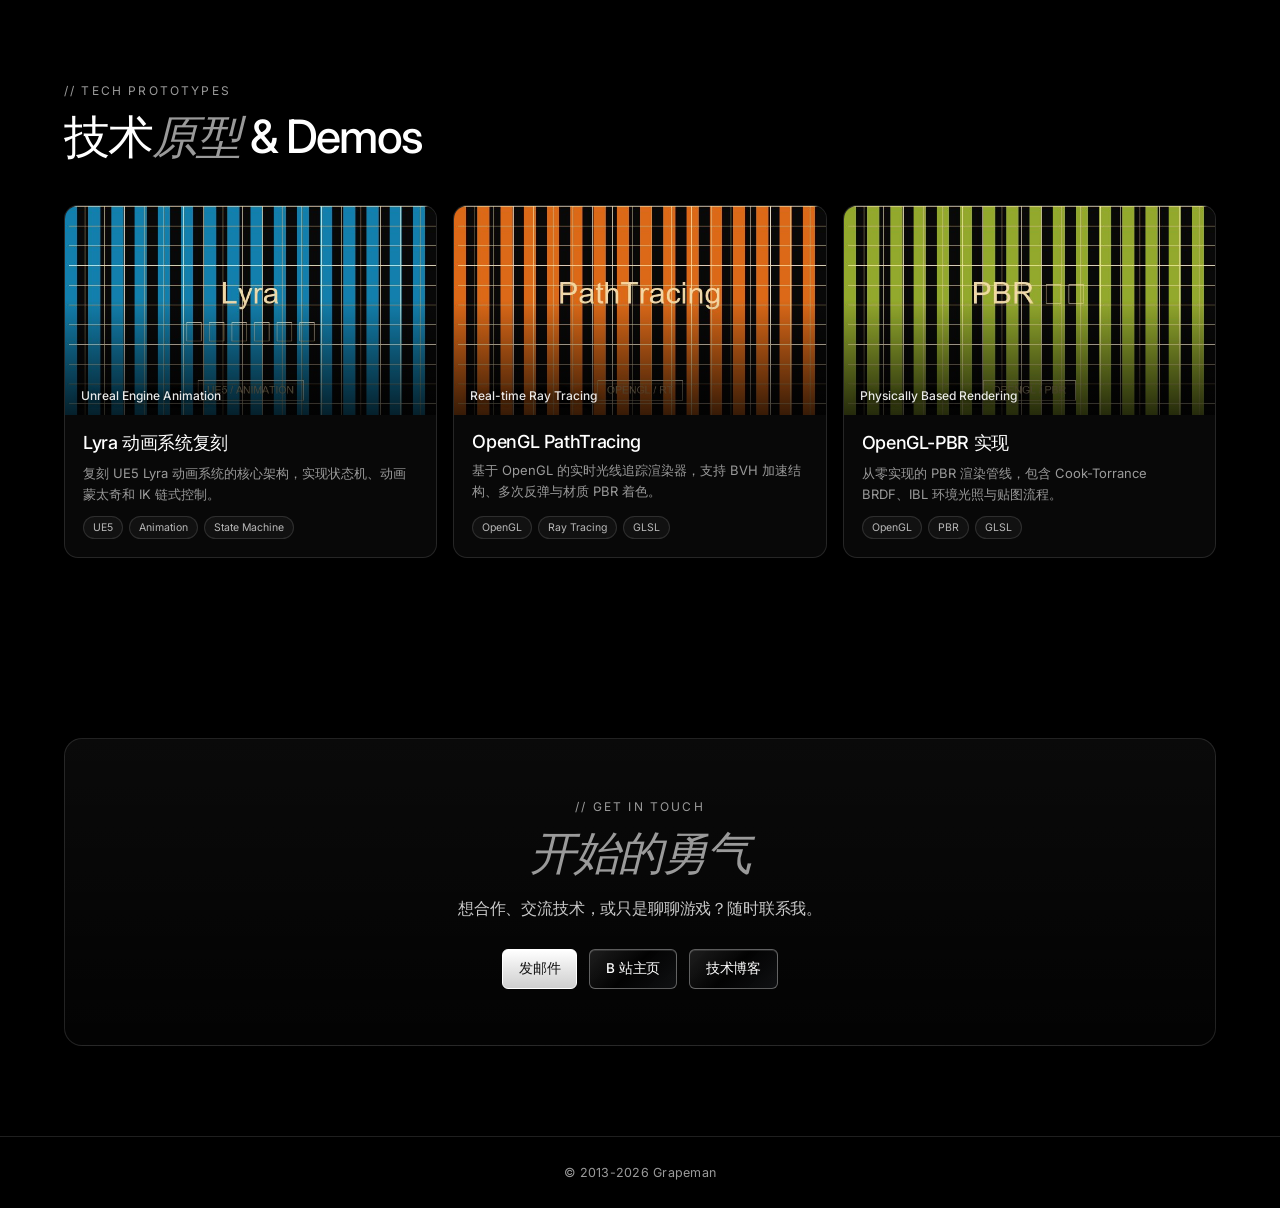
==== commit ad2f6035: "chore: 邮箱地址中的 # 改回 @，去掉 JS 里的冗余替换 data-email 之前用 zhouwatcher#gmail.com + JS 替换来规避抓取， 现在 data 直接用 @ 写" ====
--- a/index.html
+++ b/index.html
@@ -1070,7 +1070,7 @@
               想合作、交流技术，或只是聊聊游戏？随时联系我。
             </p>
             <div class="contact-links">
-              <button class="btn btn-solid" id="emailBtn" type="button" data-email="zhouwatcher#gmail.com">发邮件</button>
+              <button class="btn btn-solid" id="emailBtn" type="button" data-email="zhouwatcher@gmail.com">发邮件</button>
               <a class="btn btn-ghost" href="https://space.bilibili.com/" target="_blank" rel="noreferrer">B 站主页</a>
               <a class="btn btn-ghost" href="blog.html" target="_blank" rel="noreferrer">技术博客</a>
             </div>
@@ -1486,7 +1486,7 @@
 
         function openModal() {
           var raw = emailBtn.getAttribute("data-email") || "";
-          modalEmail.textContent = raw.replace(/#/g, "@");
+          modalEmail.textContent = raw;
           modal.classList.add("open");
           modal.setAttribute("aria-hidden", "false");
         }
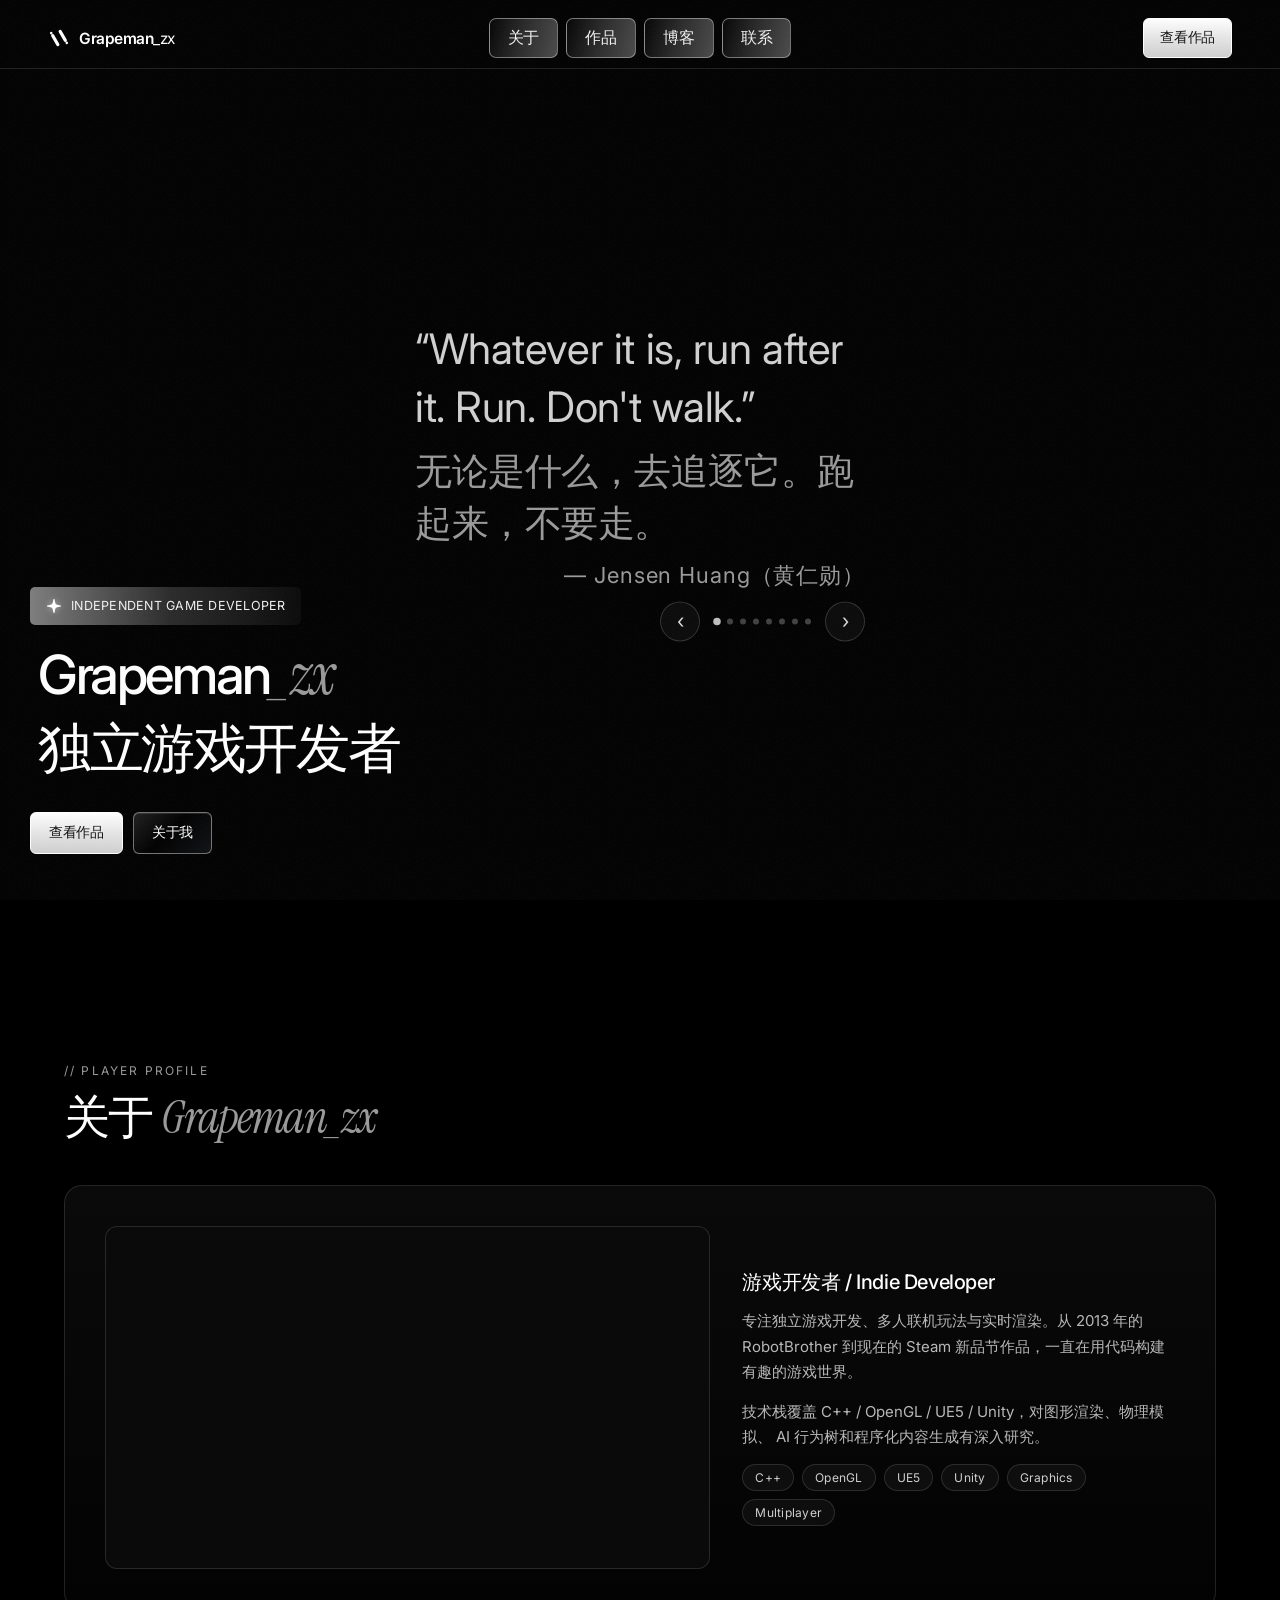
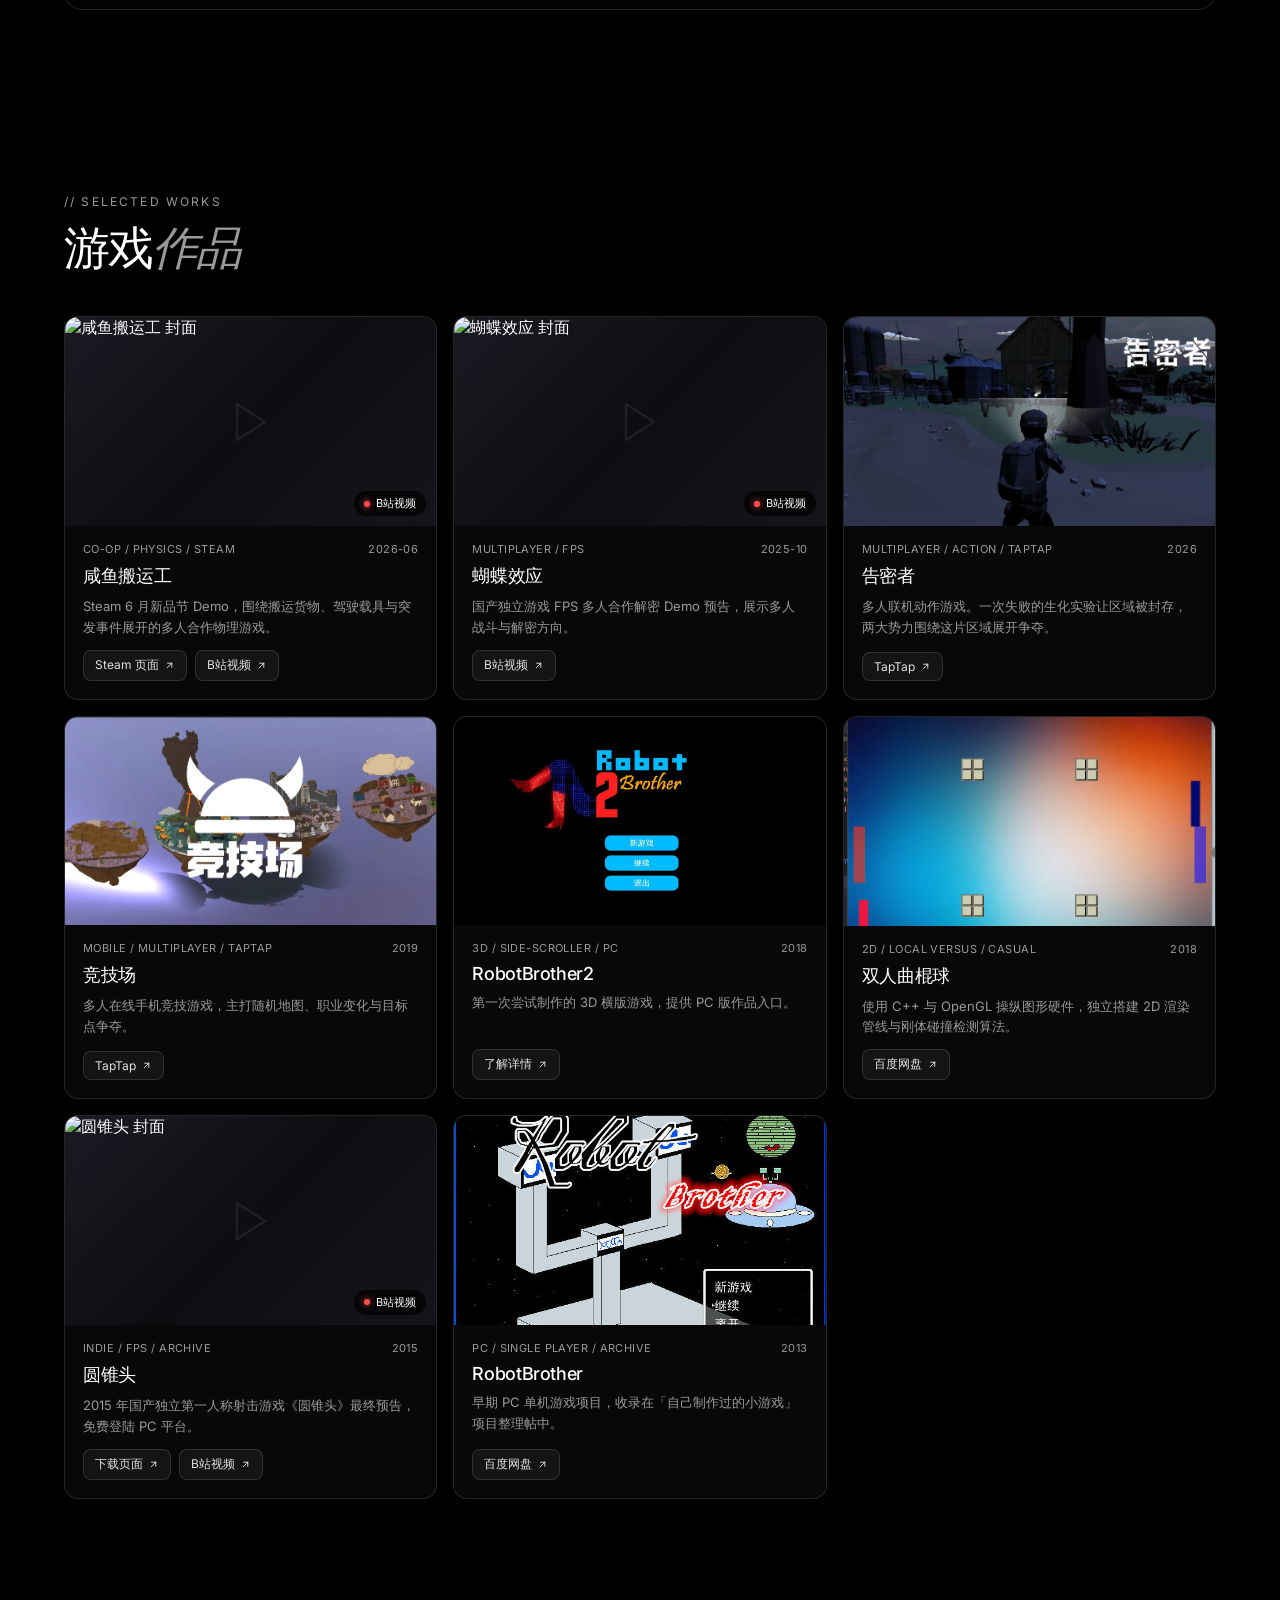
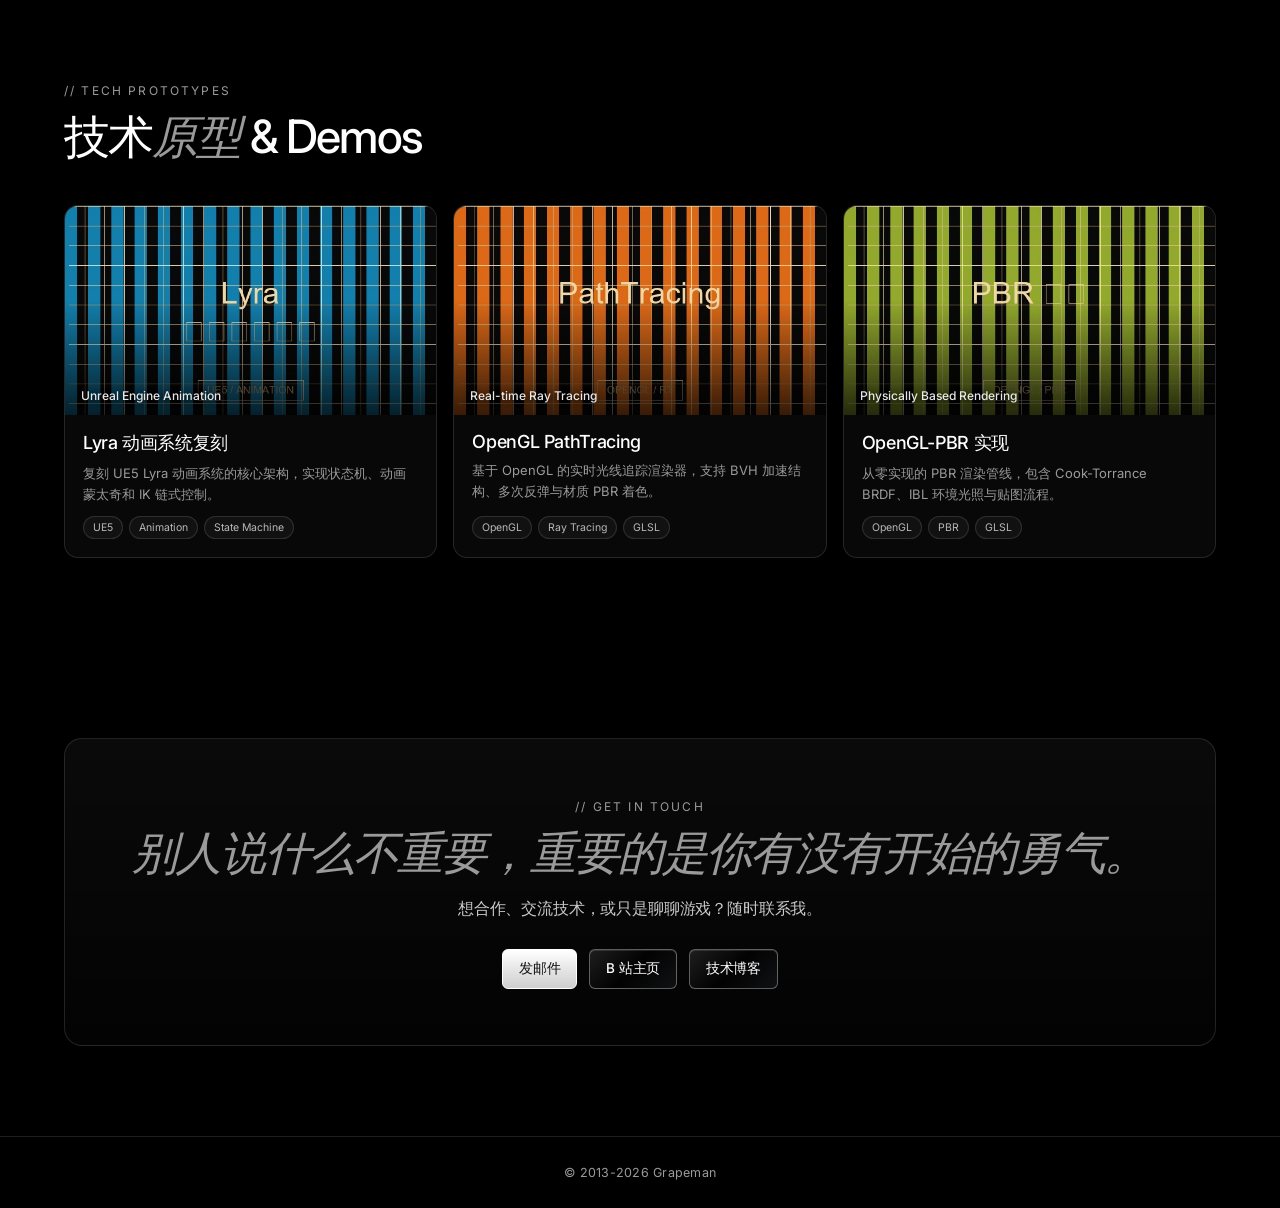
==== commit b5d9ae74: "fix: 联系区标题恢复成长句，'开始的勇气' 内嵌其中 用户原意：完整长句里包含 '开始的勇气' 这四个字，而不是把标题整体 替换为 4 个字。新文案：'别人说什么不重要，重要的是你有没有开始的勇气" ====
--- a/index.html
+++ b/index.html
@@ -1065,7 +1065,7 @@
         <div class="section-inner reveal">
           <div class="contact-card">
             <span class="section-kicker">// GET IN TOUCH</span>
-            <h2 class="section-title"><em>开始的勇气</em></h2>
+            <h2 class="section-title"><em>别人说什么不重要，重要的是你有没有开始的勇气。</em></h2>
             <p class="lede" style="margin: 14px auto 0;">
               想合作、交流技术，或只是聊聊游戏？随时联系我。
             </p>
